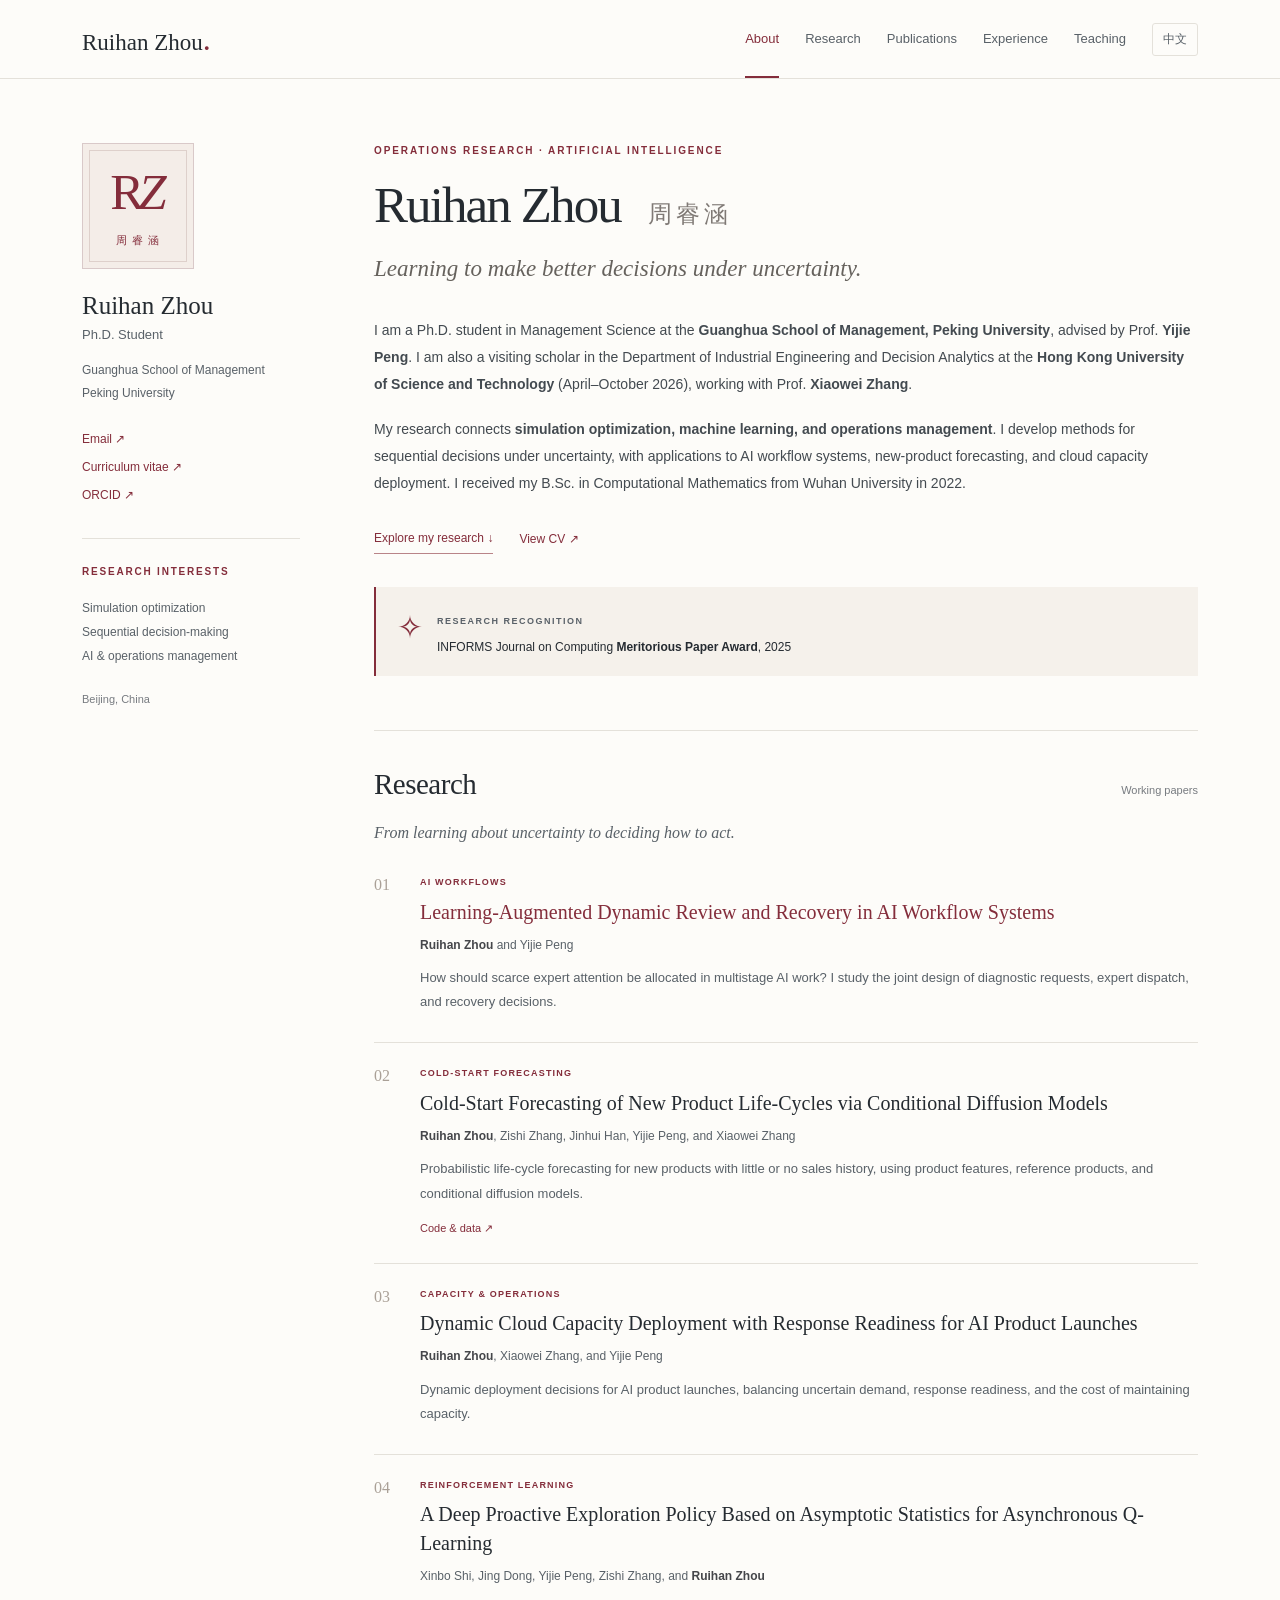
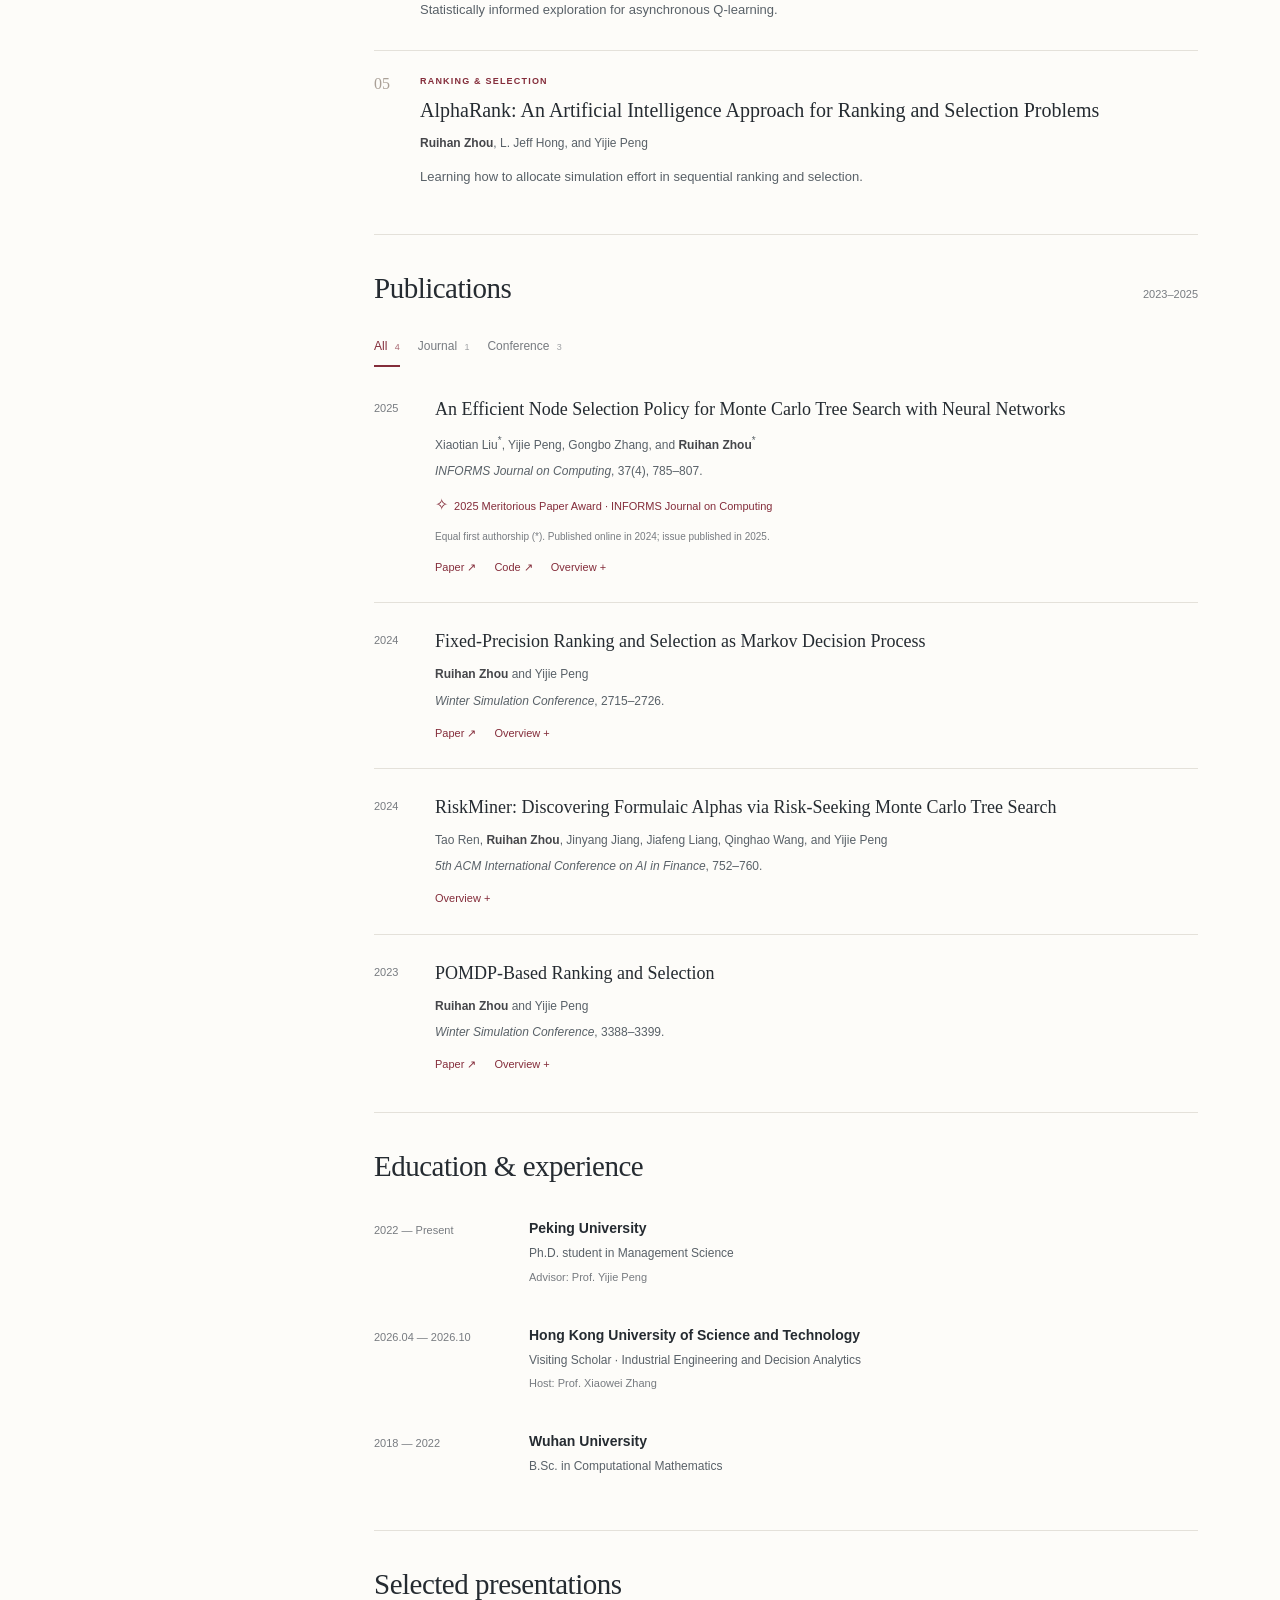
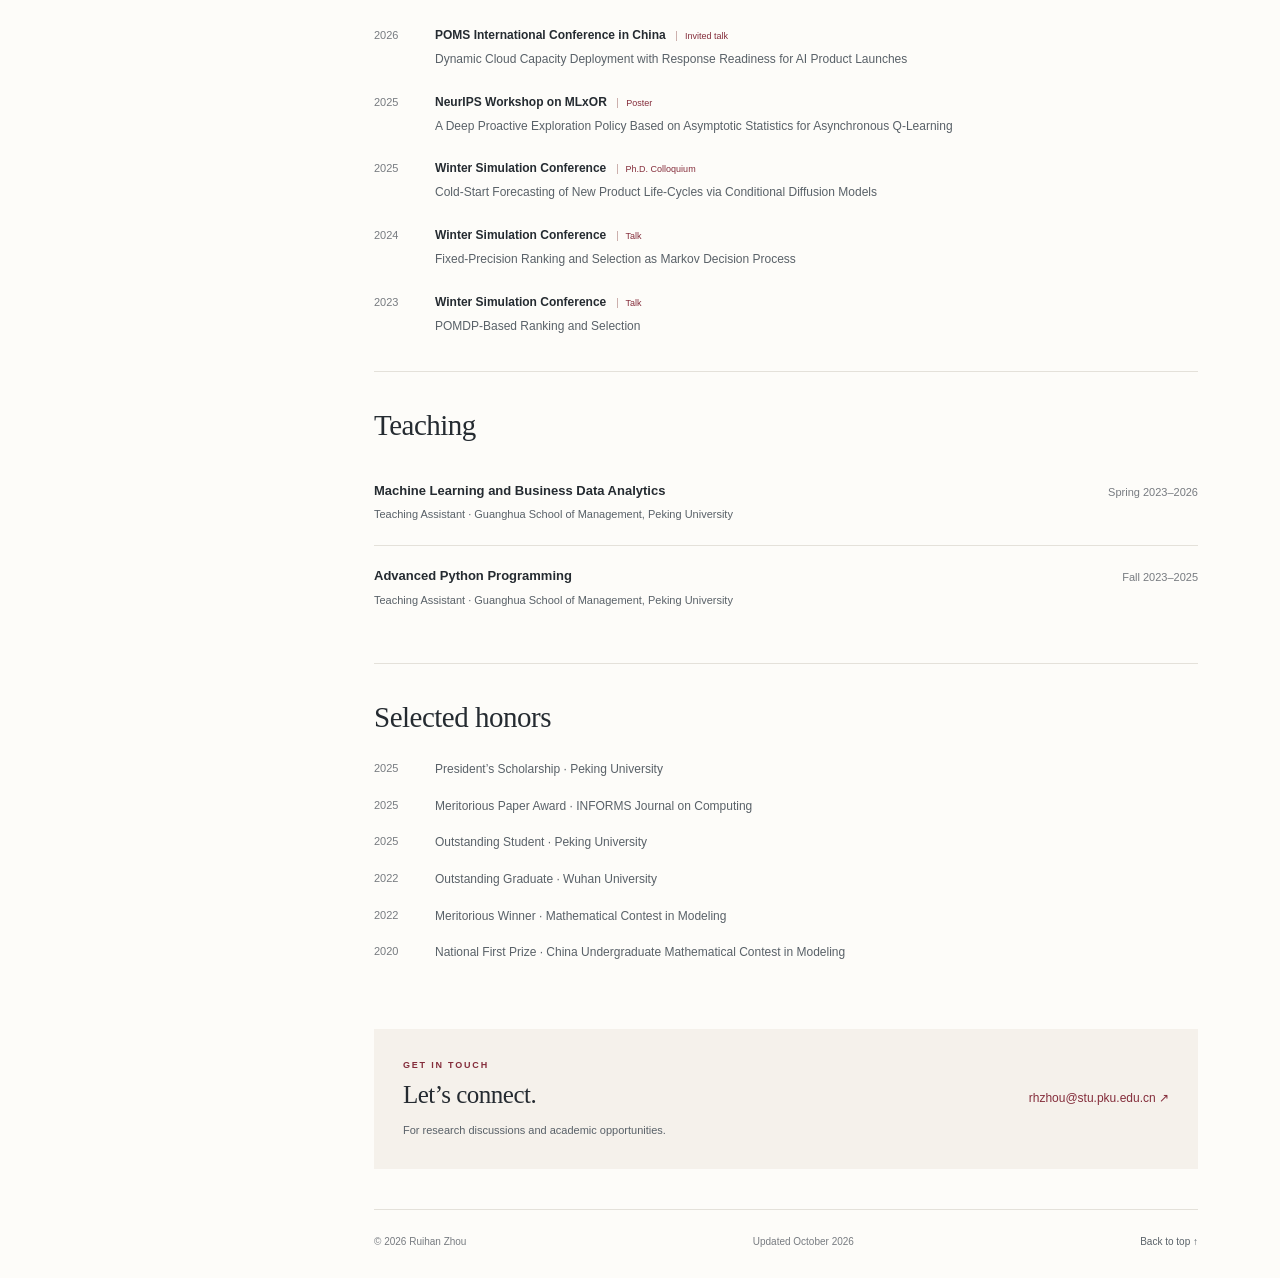
==== index.html @ e1b10d68 "Add personal homepage" ====
<!doctype html><html lang="en" data-language="en"><head><meta charset="UTF-8"><meta name="viewport" content="width=device-width, initial-scale=1">
<meta name="theme-color" content="#842d3b"><link rel="icon" href="assets/favicon.svg" type="image/svg+xml">
<link rel="stylesheet" href="styles.css"><script src="script.js" defer></script>
<title>Ruihan Zhou | Peking University</title>
<meta name="description" content="Ruihan Zhou (周睿涵), Ph.D. student at Peking University. Research in simulation optimization, sequential decision-making, and AI-enabled operations.">
<meta property="og:title" content="Ruihan Zhou · Academic Homepage"><meta property="og:description" content="Simulation optimization, sequential decision-making, and AI-enabled operations."><meta property="og:type" content="website">
</head><body>
<a class="skip-link" href="#main"><span class="" data-en>Skip to content</span><span class="" data-zh lang="zh-CN">跳转至正文</span></a>
<header class="site-header"><div class="header-inner"><a href="#about" class="wordmark" aria-label="Ruihan Zhou, home">Ruihan Zhou<span class="wordmark-dot">.</span></a>
<nav class="desktop-nav" aria-label="Main navigation"><a href="#about"><span class="" data-en>About</span><span class="" data-zh lang="zh-CN">关于我</span></a><a href="#research"><span class="" data-en>Research</span><span class="" data-zh lang="zh-CN">研究</span></a><a href="#publications"><span class="" data-en>Publications</span><span class="" data-zh lang="zh-CN">论文</span></a><a href="#experience"><span class="" data-en>Experience</span><span class="" data-zh lang="zh-CN">经历</span></a><a href="#teaching"><span class="" data-en>Teaching</span><span class="" data-zh lang="zh-CN">教学</span></a></nav><div class="header-controls"><button type="button" class="language-button" aria-label="Switch language / 切换语言">中文</button><button class="menu-button" aria-expanded="false" aria-controls="mobile-nav" type="button"><span class="" data-en>Menu</span><span class="" data-zh lang="zh-CN">菜单</span> <span aria-hidden="true">☰</span></button></div></div>
<nav id="mobile-nav" class="mobile-nav" aria-label="Mobile navigation" hidden><a href="#about"><span class="" data-en>About</span><span class="" data-zh lang="zh-CN">关于我</span></a><a href="#research"><span class="" data-en>Research</span><span class="" data-zh lang="zh-CN">研究</span></a><a href="#publications"><span class="" data-en>Publications</span><span class="" data-zh lang="zh-CN">论文</span></a><a href="#experience"><span class="" data-en>Experience</span><span class="" data-zh lang="zh-CN">经历</span></a><a href="#teaching"><span class="" data-en>Teaching</span><span class="" data-zh lang="zh-CN">教学</span></a><a href="cv.html">CV ↗</a></nav></header>
<div class="page-grid"><aside class="profile-sidebar"><div class="monogram" aria-hidden="true"><span>R<span class="mono-z">Z</span></span><small>周睿涵</small></div>
<p class="sidebar-name">Ruihan Zhou</p><p class="sidebar-role"><span class="" data-en>Ph.D. Student</span><span class="" data-zh lang="zh-CN">博士研究生</span></p><p class="sidebar-school"><span class="" data-en>Guanghua School of Management<br>Peking University</span><span class="" data-zh lang="zh-CN">北京大学<br>光华管理学院</span></p>
<div class="sidebar-links"><a href="mailto:rhzhou@stu.pku.edu.cn"><span class="" data-en>Email</span><span class="" data-zh lang="zh-CN">电子邮箱</span> <span aria-hidden="true">↗</span></a><a href="cv.html"><span class="" data-en>Curriculum vitae</span><span class="" data-zh lang="zh-CN">学术简历</span> <span aria-hidden="true">↗</span></a><a class="" href="https://orcid.org/0009-0001-1498-7702" target="_blank" rel="noopener noreferrer">ORCID<span aria-hidden="true"> ↗</span></a></div>
<div class="sidebar-topics"><p class="eyebrow"><span class="" data-en>RESEARCH INTERESTS</span><span class="" data-zh lang="zh-CN">研究方向</span></p><ul><li><span class="" data-en>Simulation optimization</span><span class="" data-zh lang="zh-CN">仿真优化</span></li><li><span class="" data-en>Sequential decision-making</span><span class="" data-zh lang="zh-CN">序贯决策</span></li><li><span class="" data-en>AI & operations management</span><span class="" data-zh lang="zh-CN">人工智能与运营管理</span></li></ul></div><p class="sidebar-location"><span class="" data-en>Beijing, China</span><span class="" data-zh lang="zh-CN">中国 · 北京</span></p></aside>
<main id="main">
<section id="about" class="about-section"><p class="eyebrow page-kicker"><span class="" data-en>OPERATIONS RESEARCH · ARTIFICIAL INTELLIGENCE</span><span class="" data-zh lang="zh-CN">运筹学 · 人工智能</span></p><h1>Ruihan Zhou <span lang="zh-CN">周睿涵</span></h1><p class="intro-line"><span class="" data-en>Learning to make better decisions under uncertainty.</span><span class="" data-zh lang="zh-CN">研究不确定性下的学习与决策。</span></p>
<div class="bio"><p><span class="" data-en>I am a Ph.D. student in Management Science at the <strong>Guanghua School of Management, Peking University</strong>, advised by Prof. <strong>Yijie Peng</strong>. I am also a visiting scholar in the Department of Industrial Engineering and Decision Analytics at the <strong>Hong Kong University of Science and Technology</strong> (April–October 2026), working with Prof. <strong>Xiaowei Zhang</strong>.</span><span class="" data-zh lang="zh-CN">我现为<strong>北京大学光华管理学院</strong>管理科学博士研究生，导师为<strong>彭一杰教授</strong>。2026 年 4 月至 10 月，我在<strong>香港科技大学工业工程与决策分析系</strong>访学，合作导师为<strong>张晓炜教授</strong>。</span></p>
<p><span class="" data-en>My research connects <strong>simulation optimization, machine learning, and operations management</strong>. I develop methods for sequential decisions under uncertainty, with applications to AI workflow systems, new-product forecasting, and cloud capacity deployment. I received my B.Sc. in Computational Mathematics from Wuhan University in 2022.</span><span class="" data-zh lang="zh-CN">我的研究连接<strong>仿真优化、机器学习与运营管理</strong>，围绕不确定性下的序贯决策展开，应用包括 AI 工作流、新产品预测与云容量部署。2022 年，我获得武汉大学计算数学学士学位。</span></p></div>
<div class="intro-actions"><a class="primary-link" href="#research"><span class="" data-en>Explore my research</span><span class="" data-zh lang="zh-CN">了解我的研究</span> <span aria-hidden="true">↓</span></a><a href="cv.html"><span class="" data-en>View CV</span><span class="" data-zh lang="zh-CN">查看学术简历</span> <span aria-hidden="true">↗</span></a></div>
<div class="recognition"><span class="recognition-mark" aria-hidden="true">✧</span><div><span class="eyebrow"><span class="" data-en>RESEARCH RECOGNITION</span><span class="" data-zh lang="zh-CN">研究荣誉</span></span><p><span class="" data-en>INFORMS Journal on Computing <strong>Meritorious Paper Award</strong>, 2025</span><span class="" data-zh lang="zh-CN">2025 年 INFORMS Journal on Computing <strong>优秀论文奖</strong></span></p></div></div></section>
<section id="research"><div class="section-heading"><h2><span class="" data-en>Research</span><span class="" data-zh lang="zh-CN">研究</span></h2><span class="section-meta"><span class="" data-en>Working papers</span><span class="" data-zh lang="zh-CN">工作论文</span></span></div><p class="section-intro"><span class="" data-en>From learning about uncertainty to deciding how to act.</span><span class="" data-zh lang="zh-CN">从认识不确定性，到作出行动决策。</span></p><div class="working-list"><article class="work-item featured">
      <div class="work-number" aria-hidden="true">01</div><div class="work-body">
      <div class="eyebrow"><span class="" data-en>AI WORKFLOWS</span><span class="" data-zh lang="zh-CN">AI 工作流</span></div><h3>Learning-Augmented Dynamic Review and Recovery in AI Workflow Systems</h3>
      <p class="authors"><strong>Ruihan Zhou</strong> and Yijie Peng</p><p class="research-description"><span class="" data-en>How should scarce expert attention be allocated in multistage AI work? I study the joint design of diagnostic requests, expert dispatch, and recovery decisions.</span><span class="" data-zh lang="zh-CN">当多阶段 AI 工作流中的专家资源有限时，如何协调诊断请求、专家调度与诊断后的恢复决策？</span></p></div></article><article class="work-item ">
      <div class="work-number" aria-hidden="true">02</div><div class="work-body">
      <div class="eyebrow"><span class="" data-en>COLD-START FORECASTING</span><span class="" data-zh lang="zh-CN">冷启动预测</span></div><h3>Cold-Start Forecasting of New Product Life-Cycles via Conditional Diffusion Models</h3>
      <p class="authors"><strong>Ruihan Zhou</strong>, Zishi Zhang, Jinhui Han, Yijie Peng, and Xiaowei Zhang</p><p class="research-description"><span class="" data-en>Probabilistic life-cycle forecasting for new products with little or no sales history, using product features, reference products, and conditional diffusion models.</span><span class="" data-zh lang="zh-CN">结合产品特征、参考产品与条件扩散模型，研究在缺少或没有销售历史时，如何预测新品生命周期及其不确定性。</span></p><a class="text-link" href="https://github.com/hannahrz/CDLF-code" target="_blank" rel="noopener noreferrer"><span class="" data-en>Code & data</span><span class="" data-zh lang="zh-CN">代码与数据</span><span aria-hidden="true"> ↗</span></a></div></article><article class="work-item ">
      <div class="work-number" aria-hidden="true">03</div><div class="work-body">
      <div class="eyebrow"><span class="" data-en>CAPACITY & OPERATIONS</span><span class="" data-zh lang="zh-CN">容量与运营决策</span></div><h3>Dynamic Cloud Capacity Deployment with Response Readiness for AI Product Launches</h3>
      <p class="authors"><strong>Ruihan Zhou</strong>, Xiaowei Zhang, and Yijie Peng</p><p class="research-description"><span class="" data-en>Dynamic deployment decisions for AI product launches, balancing uncertain demand, response readiness, and the cost of maintaining capacity.</span><span class="" data-zh lang="zh-CN">面向 AI 产品上线，研究需求不确定条件下的动态云容量部署，平衡响应就绪、容量持有与服务成本。</span></p></div></article><article class="work-item ">
      <div class="work-number" aria-hidden="true">04</div><div class="work-body">
      <div class="eyebrow"><span class="" data-en>REINFORCEMENT LEARNING</span><span class="" data-zh lang="zh-CN">强化学习</span></div><h3>A Deep Proactive Exploration Policy Based on Asymptotic Statistics for Asynchronous Q-Learning</h3>
      <p class="authors">Xinbo Shi, Jing Dong, Yijie Peng, Zishi Zhang, and <strong>Ruihan Zhou</strong></p><p class="research-description"><span class="" data-en>Statistically informed exploration for asynchronous Q-learning.</span><span class="" data-zh lang="zh-CN">利用渐近统计信息设计异步 Q-learning 的主动探索策略。</span></p></div></article><article class="work-item ">
      <div class="work-number" aria-hidden="true">05</div><div class="work-body">
      <div class="eyebrow"><span class="" data-en>RANKING & SELECTION</span><span class="" data-zh lang="zh-CN">排序与选择</span></div><h3>AlphaRank: An Artificial Intelligence Approach for Ranking and Selection Problems</h3>
      <p class="authors"><strong>Ruihan Zhou</strong>, L. Jeff Hong, and Yijie Peng</p><p class="research-description"><span class="" data-en>Learning how to allocate simulation effort in sequential ranking and selection.</span><span class="" data-zh lang="zh-CN">研究序贯排序选择中的学习方法与仿真预算分配。</span></p></div></article></div></section>
<section id="publications"><div class="section-heading"><h2><span class="" data-en>Publications</span><span class="" data-zh lang="zh-CN">发表论文</span></h2><span class="section-meta">2023–2025</span></div>
<div class="publication-filters" role="group" aria-label="Filter publications"><button data-filter="all" aria-pressed="true"><span class="" data-en>All</span><span class="" data-zh lang="zh-CN">全部</span> <small>4</small></button><button data-filter="journal" aria-pressed="false"><span class="" data-en>Journal</span><span class="" data-zh lang="zh-CN">期刊</span> <small>1</small></button><button data-filter="conference" aria-pressed="false"><span class="" data-en>Conference</span><span class="" data-zh lang="zh-CN">会议</span> <small>3</small></button></div>
<p class="sr-only" id="filter-status" aria-live="polite"></p><div class="publication-list"><article class="publication" data-category="journal"><div class="pub-year">2025</div><div>
      <h3>An Efficient Node Selection Policy for Monte Carlo Tree Search with Neural Networks</h3><p class="authors">Xiaotian Liu<sup>*</sup>, Yijie Peng, Gongbo Zhang, and <strong>Ruihan Zhou</strong><sup>*</sup></p><p class="venue"><em>INFORMS Journal on Computing</em>, 37(4), 785–807.</p><p class="award-line"><span aria-hidden="true">✧</span> <span class="" data-en>2025 Meritorious Paper Award · INFORMS Journal on Computing</span><span class="" data-zh lang="zh-CN">2025 年 INFORMS Journal on Computing 优秀论文奖</span></p><p class="paper-note" data-en>Equal first authorship (*). Published online in 2024; issue published in 2025.</p><p class="paper-note" data-zh lang="zh-CN">* 为共同第一作者。2024 年在线发表，2025 年正式刊载。</p>
      <div class="paper-actions"><a class="text-link" href="https://doi.org/10.1287/ijoc.2023.0307" target="_blank" rel="noopener noreferrer"><span class="" data-en>Paper</span><span class="" data-zh lang="zh-CN">论文</span><span aria-hidden="true"> ↗</span></a><a class="text-link" href="https://github.com/INFORMSJoC/2023.0307" target="_blank" rel="noopener noreferrer"><span class="" data-en>Code</span><span class="" data-zh lang="zh-CN">代码</span><span aria-hidden="true"> ↗</span></a><details><summary><span class="" data-en>Overview</span><span class="" data-zh lang="zh-CN">研究概述</span><span aria-hidden="true"> +</span></summary><p><span class="" data-en>We formulate node selection in neural-network-guided Monte Carlo tree search as a multistage ranking-and-selection problem and allocate search effort to improve the choice at the root.</span><span class="" data-zh lang="zh-CN">将神经网络引导的蒙特卡洛树搜索中的节点选择表述为多阶段排序选择问题，通过分配搜索预算改善根节点的决策。</span></p></details></div></div></article><article class="publication" data-category="conference"><div class="pub-year">2024</div><div>
      <h3>Fixed-Precision Ranking and Selection as Markov Decision Process</h3><p class="authors"><strong>Ruihan Zhou</strong> and Yijie Peng</p><p class="venue"><em>Winter Simulation Conference</em>, 2715–2726.</p>
      <div class="paper-actions"><a class="text-link" href="https://informs-sim.org/wsc24papers/con148.pdf" target="_blank" rel="noopener noreferrer"><span class="" data-en>Paper</span><span class="" data-zh lang="zh-CN">论文</span><span aria-hidden="true"> ↗</span></a><details><summary><span class="" data-en>Overview</span><span class="" data-zh lang="zh-CN">研究概述</span><span aria-hidden="true"> +</span></summary><p><span class="" data-en>A stochastic control formulation of fixed-precision ranking and selection, with learning-based sequential allocation.</span><span class="" data-zh lang="zh-CN">将固定精度排序选择建模为随机控制问题，研究基于学习的序贯分配。</span></p></details></div></div></article><article class="publication" data-category="conference"><div class="pub-year">2024</div><div>
      <h3>RiskMiner: Discovering Formulaic Alphas via Risk-Seeking Monte Carlo Tree Search</h3><p class="authors">Tao Ren, <strong>Ruihan Zhou</strong>, Jinyang Jiang, Jiafeng Liang, Qinghao Wang, and Yijie Peng</p><p class="venue"><em>5th ACM International Conference on AI in Finance</em>, 752–760.</p>
      <div class="paper-actions"><details><summary><span class="" data-en>Overview</span><span class="" data-zh lang="zh-CN">研究概述</span><span aria-hidden="true"> +</span></summary><p><span class="" data-en>Formulaic alpha discovery through risk-seeking Monte Carlo tree search.</span><span class="" data-zh lang="zh-CN">利用风险偏好型蒙特卡洛树搜索发现公式化 Alpha 因子。</span></p></details></div></div></article><article class="publication" data-category="conference"><div class="pub-year">2023</div><div>
      <h3>POMDP-Based Ranking and Selection</h3><p class="authors"><strong>Ruihan Zhou</strong> and Yijie Peng</p><p class="venue"><em>Winter Simulation Conference</em>, 3388–3399.</p>
      <div class="paper-actions"><a class="text-link" href="https://www.informs-sim.org/wsc23papers/285.pdf" target="_blank" rel="noopener noreferrer"><span class="" data-en>Paper</span><span class="" data-zh lang="zh-CN">论文</span><span aria-hidden="true"> ↗</span></a><details><summary><span class="" data-en>Overview</span><span class="" data-zh lang="zh-CN">研究概述</span><span aria-hidden="true"> +</span></summary><p><span class="" data-en>Ranking and selection viewed through a partially observable Markov decision process.</span><span class="" data-zh lang="zh-CN">从部分可观测马尔可夫决策过程的视角研究排序选择问题。</span></p></details></div></div></article></div></section>
<section id="experience"><div class="section-heading"><h2><span class="" data-en>Education & experience</span><span class="" data-zh lang="zh-CN">教育与研究经历</span></h2></div><div class="timeline"><div class="timeline-row"><div class="date">2022 — <span class="" data-en>Present</span><span class="" data-zh lang="zh-CN">至今</span></div><div><h3><span class="" data-en>Peking University</span><span class="" data-zh lang="zh-CN">北京大学</span></h3><p><span class="" data-en>Ph.D. student in Management Science</span><span class="" data-zh lang="zh-CN">管理科学博士研究生</span></p><p class="muted" data-en>Advisor: Prof. Yijie Peng</p><p class="muted" data-zh lang="zh-CN">导师：彭一杰教授</p></div></div><div class="timeline-row"><div class="date">2026.04 — 2026.10</div><div><h3><span class="" data-en>Hong Kong University of Science and Technology</span><span class="" data-zh lang="zh-CN">香港科技大学</span></h3><p><span class="" data-en>Visiting Scholar · Industrial Engineering and Decision Analytics</span><span class="" data-zh lang="zh-CN">访问学者 · 工业工程与决策分析系</span></p><p class="muted" data-en>Host: Prof. Xiaowei Zhang</p><p class="muted" data-zh lang="zh-CN">合作导师：张晓炜教授</p></div></div><div class="timeline-row"><div class="date">2018 — 2022</div><div><h3><span class="" data-en>Wuhan University</span><span class="" data-zh lang="zh-CN">武汉大学</span></h3><p><span class="" data-en>B.Sc. in Computational Mathematics</span><span class="" data-zh lang="zh-CN">计算数学学士</span></p></div></div></div></section>
<section id="talks"><div class="section-heading"><h2><span class="" data-en>Selected presentations</span><span class="" data-zh lang="zh-CN">部分学术报告</span></h2></div><ul class="talk-list"><li><span class="date">2026</span><div><h3><span class="" data-en>POMS International Conference in China</span><span class="" data-zh lang="zh-CN">POMS 中国国际会议</span> <span class="talk-type"><span class="" data-en>Invited talk</span><span class="" data-zh lang="zh-CN">特邀报告</span></span></h3><p>Dynamic Cloud Capacity Deployment with Response Readiness for AI Product Launches</p></div></li><li><span class="date">2025</span><div><h3><span class="" data-en>NeurIPS Workshop on MLxOR</span><span class="" data-zh lang="zh-CN">NeurIPS MLxOR 研讨会</span> <span class="talk-type"><span class="" data-en>Poster</span><span class="" data-zh lang="zh-CN">海报</span></span></h3><p>A Deep Proactive Exploration Policy Based on Asymptotic Statistics for Asynchronous Q-Learning</p></div></li><li><span class="date">2025</span><div><h3><span class="" data-en>Winter Simulation Conference</span><span class="" data-zh lang="zh-CN">冬季仿真会议</span> <span class="talk-type"><span class="" data-en>Ph.D. Colloquium</span><span class="" data-zh lang="zh-CN">博士生论坛</span></span></h3><p>Cold-Start Forecasting of New Product Life-Cycles via Conditional Diffusion Models</p></div></li><li><span class="date">2024</span><div><h3><span class="" data-en>Winter Simulation Conference</span><span class="" data-zh lang="zh-CN">冬季仿真会议</span> <span class="talk-type"><span class="" data-en>Talk</span><span class="" data-zh lang="zh-CN">报告</span></span></h3><p>Fixed-Precision Ranking and Selection as Markov Decision Process</p></div></li><li><span class="date">2023</span><div><h3><span class="" data-en>Winter Simulation Conference</span><span class="" data-zh lang="zh-CN">冬季仿真会议</span> <span class="talk-type"><span class="" data-en>Talk</span><span class="" data-zh lang="zh-CN">报告</span></span></h3><p>POMDP-Based Ranking and Selection</p></div></li></ul></section>
<section id="teaching"><div class="section-heading"><h2><span class="" data-en>Teaching</span><span class="" data-zh lang="zh-CN">教学经历</span></h2></div><div class="teaching-list"><div class="teaching-row"><div><h3><span class="" data-en>Machine Learning and Business Data Analytics</span><span class="" data-zh lang="zh-CN">机器学习与商业数据分析</span></h3><p><span class="" data-en>Teaching Assistant · Guanghua School of Management, Peking University</span><span class="" data-zh lang="zh-CN">课程助教 · 北京大学光华管理学院</span></p></div><div class="date"><span class="" data-en>Spring 2023–2026</span><span class="" data-zh lang="zh-CN">2023–2026 年春季</span></div></div>
<div class="teaching-row"><div><h3><span class="" data-en>Advanced Python Programming</span><span class="" data-zh lang="zh-CN">高级 Python 程序设计</span></h3><p><span class="" data-en>Teaching Assistant · Guanghua School of Management, Peking University</span><span class="" data-zh lang="zh-CN">课程助教 · 北京大学光华管理学院</span></p></div><div class="date"><span class="" data-en>Fall 2023–2025</span><span class="" data-zh lang="zh-CN">2023–2025 年秋季</span></div></div></div></section>
<section id="honors"><div class="section-heading"><h2><span class="" data-en>Selected honors</span><span class="" data-zh lang="zh-CN">部分奖励与荣誉</span></h2></div><ul class="honor-list"><li><span class="date">2025</span><span><span class="" data-en>President’s Scholarship · Peking University</span><span class="" data-zh lang="zh-CN">北京大学校长奖学金</span></span></li><li><span class="date">2025</span><span><span class="" data-en>Meritorious Paper Award · INFORMS Journal on Computing</span><span class="" data-zh lang="zh-CN">INFORMS Journal on Computing 优秀论文奖</span></span></li><li><span class="date">2025</span><span><span class="" data-en>Outstanding Student · Peking University</span><span class="" data-zh lang="zh-CN">北京大学三好学生</span></span></li><li><span class="date">2022</span><span><span class="" data-en>Outstanding Graduate · Wuhan University</span><span class="" data-zh lang="zh-CN">武汉大学优秀毕业生</span></span></li><li><span class="date">2022</span><span><span class="" data-en>Meritorious Winner · Mathematical Contest in Modeling</span><span class="" data-zh lang="zh-CN">美国大学生数学建模竞赛 M 奖</span></span></li><li><span class="date">2020</span><span><span class="" data-en>National First Prize · China Undergraduate Mathematical Contest in Modeling</span><span class="" data-zh lang="zh-CN">全国大学生数学建模竞赛国家一等奖</span></span></li></ul></section>
<section id="contact" class="contact-section"><div><p class="eyebrow"><span class="" data-en>GET IN TOUCH</span><span class="" data-zh lang="zh-CN">联系我</span></p><h2><span class="" data-en>Let’s connect.</span><span class="" data-zh lang="zh-CN">欢迎交流。</span></h2><p><span class="" data-en>For research discussions and academic opportunities.</span><span class="" data-zh lang="zh-CN">欢迎就研究合作与学术机会联系。</span></p></div><a href="mailto:rhzhou@stu.pku.edu.cn">rhzhou@stu.pku.edu.cn <span aria-hidden="true">↗</span></a></section>
<footer><span>© 2026 Ruihan Zhou</span><span><span class="" data-en>Updated October 2026</span><span class="" data-zh lang="zh-CN">更新于 2026 年 10 月</span></span><a href="#about"><span class="" data-en>Back to top</span><span class="" data-zh lang="zh-CN">返回顶部</span> ↑</a></footer>
</main></div></body></html>
---- styles.css ----
:root{--paper:#fdfcf9;--ink:#252b31;--secondary:#596168;--muted:#777b80;--accent:#842d3b;--line:#e4e1da;--soft:#f5f1eb;--serif:Georgia,'Times New Roman','Songti SC',SimSun,serif;--sans:-apple-system,BlinkMacSystemFont,'Segoe UI','PingFang SC','Microsoft YaHei',sans-serif}
*{box-sizing:border-box}html{scroll-behavior:smooth;scroll-padding-top:110px}body{margin:0;background:var(--paper);color:var(--ink);font:15px/1.75 var(--sans);-webkit-font-smoothing:antialiased}a{color:var(--accent);text-decoration:none;transition:color .15s}a:hover{text-decoration:underline;text-underline-offset:4px}button{font:inherit;cursor:pointer}button,a{-webkit-tap-highlight-color:transparent}a:focus-visible,button:focus-visible,summary:focus-visible{outline:2px solid var(--accent);outline-offset:5px}button{color:inherit}p{margin:0 0 16px}h1,h2,h3{margin:0;font-weight:500}strong{font-weight:600}h1,h2{font-family:var(--serif)}h3{line-height:1.5}[hidden]{display:none!important}html[data-language=en] [data-zh],html[data-language=zh] [data-en]{display:none!important}.sr-only{position:absolute;width:1px;height:1px;padding:0;overflow:hidden;clip:rect(0,0,0,0);white-space:nowrap;border:0}.skip-link{position:fixed;top:-80px;left:20px;z-index:100;background:var(--paper);padding:10px 16px}.skip-link:focus{top:10px}
.site-header{position:sticky;top:0;z-index:10;background:rgba(253,252,249,.97);border-bottom:1px solid var(--line)}.header-inner{height:78px;max-width:1200px;padding:0 42px;margin:auto;display:flex;align-items:center;justify-content:space-between;gap:26px}.wordmark{font:23px var(--serif);color:var(--ink);white-space:nowrap}.wordmark:hover{text-decoration:none}.wordmark-dot{color:var(--accent);font-size:32px}.desktop-nav{display:flex;align-items:center;gap:26px;margin-left:auto}.desktop-nav a{font-size:13px;color:var(--secondary);position:relative;line-height:78px}.desktop-nav a.active{color:var(--accent)}.desktop-nav a.active:after{content:'';position:absolute;bottom:0;height:2px;left:0;right:0;background:var(--accent)}.header-controls{display:flex;align-items:center;gap:18px}.language-button{font-size:12px;padding:5px 10px;background:transparent;border:1px solid var(--line);border-radius:3px;color:var(--secondary)}.language-button:hover{border-color:var(--accent);color:var(--accent)}.menu-button{display:none;background:none;border:0;font-size:13px}.mobile-nav{padding:12px 24px 20px;border-top:1px solid var(--line);display:grid;grid-template-columns:1fr 1fr;gap:10px}.mobile-nav a{padding:7px 0;color:var(--ink)}
.page-grid{max-width:1200px;padding:64px 42px 0;margin:auto;display:grid;grid-template-columns:218px minmax(0,1fr);gap:74px}.profile-sidebar{align-self:start;position:sticky;top:126px}.monogram{width:112px;height:126px;display:flex;flex-direction:column;justify-content:center;align-items:center;border:1px solid #d9c9c9;color:var(--accent);background:#f4ede8;position:relative;margin-bottom:23px}.monogram:after{content:'';position:absolute;inset:6px;border:1px solid #ded0cb}.monogram>span{font:51px var(--serif);letter-spacing:-6px;padding-right:5px;line-height:1.1}.mono-z{font-style:italic}.monogram small{font:11px var(--serif);letter-spacing:5px;margin-left:4px;margin-top:13px}.sidebar-name{font:25px var(--serif);margin-bottom:4px}.sidebar-role{font-size:13px;margin-bottom:12px;color:var(--secondary)}.sidebar-school{font-size:12px;line-height:1.9;color:var(--secondary)}.sidebar-links{display:flex;flex-direction:column;align-items:flex-start;gap:7px;margin:25px 0 32px;font-size:12px}.sidebar-links a>span:last-child{font-size:12px}.sidebar-topics{border-top:1px solid var(--line);padding-top:25px}.sidebar-topics ul{padding:0;list-style:none;font-size:12px;line-height:2;color:var(--secondary);margin:12px 0 22px}.sidebar-location{font-size:11px;color:var(--muted)}.eyebrow{font-size:10px;letter-spacing:1.8px;font-weight:600;color:var(--accent);line-height:1.6}.page-kicker{margin-bottom:16px;font-size:10px;letter-spacing:1.9px}h1{font-size:51px;line-height:1.2;letter-spacing:-1.9px}h1>span{font-size:24px;color:#7f7975;margin-left:16px;letter-spacing:4px;font-weight:400}.intro-line{font:italic 23px/1.5 var(--serif);color:#66625d;margin:16px 0 30px}.bio{font-size:14px;line-height:1.95;color:#434a50}.bio p{margin-bottom:17px}.intro-actions{display:flex;align-items:center;gap:26px;font-size:12px;margin:27px 0 33px}.primary-link{border-bottom:1px solid #b98488;padding:4px 0}.intro-actions a:hover{text-decoration:none;border-color:var(--accent)}.recognition{display:flex;gap:14px;padding:19px 21px;background:var(--soft);border-left:2px solid var(--accent)}.recognition-mark{font-size:31px;color:var(--accent);line-height:1.4}.recognition .eyebrow{font-size:9px;letter-spacing:1.5px;color:var(--secondary)}.recognition p{font-size:12px;margin:4px 0 0;line-height:1.7}.about-section{padding-bottom:54px}
main{min-width:0}main>section:not(.about-section):not(.contact-section){padding:35px 0 32px;border-top:1px solid var(--line)}.section-heading{display:flex;align-items:baseline;justify-content:space-between;gap:16px;margin-bottom:16px}h2{font-size:29px;line-height:1.3;letter-spacing:-.5px}.section-meta{font-size:11px;color:var(--muted);white-space:nowrap}.section-intro{font:italic 16px/1.6 var(--serif);color:var(--secondary);margin-bottom:26px}.work-item{display:grid;grid-template-columns:28px 1fr;gap:18px;padding:23px 0;border-bottom:1px solid var(--line)}.work-item:first-child{padding-top:4px}.work-item:last-child{border-bottom:0;padding-bottom:8px}.work-number{font:16px var(--serif);color:#aaa097;margin-top:1px}.work-body .eyebrow{font-size:9px;letter-spacing:1.2px;margin-bottom:8px}.work-item h3{font:20px/1.45 var(--serif);color:var(--ink);margin-bottom:8px}.work-item.featured h3{color:var(--accent)}.authors{font-size:12px;line-height:1.8;color:var(--secondary);margin:0 0 9px}.authors strong{color:#45464a;font-weight:600}.research-description{font-size:13px;line-height:1.85;color:var(--secondary);margin:10px 0 5px}.text-link{font-size:11px;white-space:nowrap}.work-body>.text-link{display:inline-block;margin-top:8px}.publication-filters{display:flex;gap:18px;margin:23px 0 4px}.publication-filters button{background:transparent;border:0;border-bottom:2px solid transparent;padding:5px 0 8px;font-size:12px;color:var(--muted)}.publication-filters button[aria-pressed=true]{color:var(--accent);border-color:var(--accent)}.publication-filters small{font-size:9px;margin-left:4px;opacity:.7}.publication{display:grid;grid-template-columns:40px 1fr;gap:21px;padding:25px 0;border-bottom:1px solid var(--line)}.publication:last-child{border:0;padding-bottom:5px}.pub-year{font-size:11px;color:var(--muted);padding-top:3px;font-variant-numeric:tabular-nums}.publication h3{font:18px/1.5 var(--serif);margin-bottom:9px}.publication .authors{margin-bottom:5px}.venue{font-size:12px;color:var(--secondary);margin-bottom:7px}.award-line{font-size:11px;color:var(--accent);margin:9px 0}.award-line>span:first-child{font-size:16px;margin-right:3px}.paper-note{font-size:10px;color:var(--muted);margin:5px 0}.paper-actions{display:flex;flex-wrap:wrap;column-gap:18px;align-items:baseline;margin-top:12px}.paper-actions details{display:contents}.paper-actions details summary{cursor:pointer;color:var(--accent);font-size:11px;list-style:none}.paper-actions details summary::-webkit-details-marker{display:none}.paper-actions details[open] summary>span:last-child{display:none}.paper-actions details[open] summary:after{content:' −'}.paper-actions details p{flex-basis:100%;background:var(--soft);padding:14px 17px;font-size:12px;line-height:1.85;margin:13px 0 0;color:var(--secondary)}
.timeline-row{display:grid;grid-template-columns:130px 1fr;gap:25px;padding:17px 0}.date{font-size:11px;color:var(--muted);font-variant-numeric:tabular-nums;line-height:1.8}.timeline-row .date{padding-top:3px}.timeline-row h3{font-size:14px;font-weight:600;margin-bottom:4px}.timeline-row p{font-size:12px;color:var(--secondary);margin:3px 0;line-height:1.8}.timeline-row p.muted{font-size:11px;color:var(--muted)}.talk-list,.honor-list{list-style:none;padding:0;margin:23px 0 0}.talk-list>li{display:grid;grid-template-columns:40px 1fr;gap:21px;padding:0 0 22px}.talk-list>li:last-child{padding-bottom:2px}.talk-list h3{font-size:12px;font-weight:600}.talk-type{font-weight:400;font-size:9px;white-space:nowrap;color:var(--accent);border-left:1px solid #ccb0ad;margin-left:7px;padding-left:8px}.talk-list p{font-size:12px;line-height:1.8;color:var(--secondary);margin:5px 0 0}.teaching-row{display:flex;gap:22px;justify-content:space-between;padding:20px 0;border-bottom:1px solid var(--line)}.teaching-row:last-child{border:0}.teaching-row h3{font-size:13px;font-weight:600;margin-bottom:5px}.teaching-row p{font-size:11px;color:var(--secondary);margin:0;line-height:1.8}.teaching-row>.date{flex-shrink:0;padding-top:2px}.honor-list>li{display:grid;grid-template-columns:40px 1fr;gap:21px;font-size:12px;color:var(--secondary);margin-bottom:15px;line-height:1.8}.contact-section{display:flex;align-items:center;justify-content:space-between;gap:25px;background:var(--soft);padding:29px;margin:18px 0 40px}.contact-section .eyebrow{font-size:9px;margin-bottom:7px}.contact-section h2{font-size:25px}.contact-section p:not(.eyebrow){font-size:11px;color:var(--secondary);margin:9px 0 0}.contact-section>a{font-size:12px;white-space:nowrap}footer{border-top:1px solid var(--line);padding:23px 0 28px;display:flex;gap:18px;justify-content:space-between;font-size:10px;color:var(--muted)}footer a{color:var(--secondary)}
.cv-page{background:#f3f1ed}.cv-toolbar{max-width:940px;margin:24px auto;display:flex;align-items:center;justify-content:space-between;font-size:13px;padding:0 10px}.cv-toolbar>div{display:flex;gap:12px}.print-button{font-size:12px;border:1px solid var(--accent);background:var(--accent);color:#fff;padding:6px 13px;border-radius:3px}.cv-document{max-width:940px;margin:24px auto 50px;background:var(--paper);padding:55px 65px;box-shadow:0 3px 25px #33220b09}.cv-heading{display:flex;justify-content:space-between;gap:20px;align-items:center;border-bottom:2px solid var(--accent);padding-bottom:22px;margin-bottom:24px}.cv-heading h1{font-size:36px}.cv-heading h1>span{font-size:19px;letter-spacing:2px;margin-left:10px}.cv-heading p{font-size:12px;margin:10px 0 0}.cv-heading>a{font-size:12px}.cv-document>p{font-size:12px}.cv-document>section{padding:25px 0!important}.cv-document h2{font-size:23px;margin-bottom:14px}.cv-document .work-item h3{font-size:17px}.cv-document .research-description{display:none}.cv-document .work-item{padding:17px 0}.cv-document .publication h3{font-size:17px}.cv-document .recognition{display:none}
@media(min-width:1450px){.page-grid{gap:88px;grid-template-columns:218px minmax(0,1fr)}}
@media(max-width:1000px){.header-inner{padding:0 28px;gap:20px}.desktop-nav{gap:19px}.page-grid{grid-template-columns:178px minmax(0,1fr);gap:42px;padding:48px 28px 0}.profile-sidebar{top:115px}h1{font-size:44px}h1>span{font-size:21px;margin-left:10px}.contact-section{display:block}.contact-section>a{display:inline-block;margin-top:18px}.sidebar-school{font-size:11px}.timeline-row{grid-template-columns:112px 1fr;gap:17px}.cv-document{margin:20px;padding:40px}}
@media(max-width:760px){html{scroll-padding-top:85px}.header-inner{height:65px;padding:0 22px}.wordmark{font-size:22px}.desktop-nav{display:none}.menu-button{display:block}.header-controls{gap:16px}.page-grid{display:block;padding:34px 23px 0}.profile-sidebar{display:none}.page-kicker{font-size:9px;letter-spacing:1.35px;margin-bottom:17px}h1{font-size:43px;letter-spacing:-1.5px}h1>span{display:inline-block;font-size:21px;margin-left:10px;letter-spacing:3px}.intro-line{font-size:20px;margin:15px 0 25px}.bio{font-size:13px;line-height:1.95}.intro-actions{margin:24px 0 29px}.recognition{padding:16px;gap:11px}.recognition p{font-size:11px}.about-section{padding-bottom:38px}h2{font-size:27px}.section-heading{gap:10px}.section-meta{font-size:10px}main>section:not(.about-section):not(.contact-section){padding:29px 0}.section-intro{font-size:15px;margin-bottom:19px}.work-item{gap:12px;grid-template-columns:23px 1fr;padding:22px 0}.work-item h3{font-size:19px}.work-number{font-size:14px}.authors{font-size:11px}.research-description{font-size:12px}.publication{grid-template-columns:31px 1fr;gap:14px}.publication h3{font-size:18px}.pub-year{font-size:10px}.venue{font-size:11px}.award-line{font-size:10px}.timeline-row{grid-template-columns:100px 1fr;gap:15px;padding:16px 0}.timeline-row h3{font-size:13px}.timeline-row p{font-size:11px}.date{font-size:10px}.talk-list>li{grid-template-columns:31px 1fr;gap:14px}.talk-type{display:block;border:0;padding:0;margin:4px 0 0}.talk-list p{font-size:11px}.teaching-row{display:block}.teaching-row>.date{margin-top:10px}.honor-list>li{font-size:11px;grid-template-columns:31px 1fr;gap:14px}.contact-section{padding:25px;margin-bottom:30px}footer{font-size:9px;gap:12px;flex-wrap:wrap}.cv-toolbar{margin:16px 13px}.cv-document{margin:16px 12px;padding:28px 20px}.cv-heading{display:block}.cv-heading h1{font-size:32px}.cv-heading>a{display:block;margin-top:10px}.cv-document .timeline-row{grid-template-columns:95px 1fr;gap:10px}}
@media(prefers-reduced-motion:reduce){html{scroll-behavior:auto}*{transition:none!important}}
@media print{@page{size:A4;margin:16mm}.site-header,.profile-sidebar,.cv-toolbar,.intro-actions,.publication-filters,.paper-actions,.contact-section,footer a{display:none!important}body,.cv-page{background:white;color:#111;font-size:10pt}.cv-document,.page-grid{display:block;margin:0;padding:0;max-width:none;box-shadow:none}.cv-document h1{font-size:25pt}.cv-document h2{font-size:16pt}.cv-document>section{padding:12px 0!important}.publication,.work-item,.timeline-row,.talk-list li,.teaching-row,.honor-list li{break-inside:avoid}.publication{padding:12px 0}.work-item{padding:10px 0}.cv-document .publication h3,.cv-document .work-item h3{font-size:11pt}.authors,.venue,.timeline-row p,.honor-list>li,.teaching-row p,.talk-list p{font-size:9pt}a{color:inherit}h2{break-after:avoid}html{scroll-padding:0}.cv-document .research-description{display:none}footer{padding:10px 0}.recognition{background:none}}
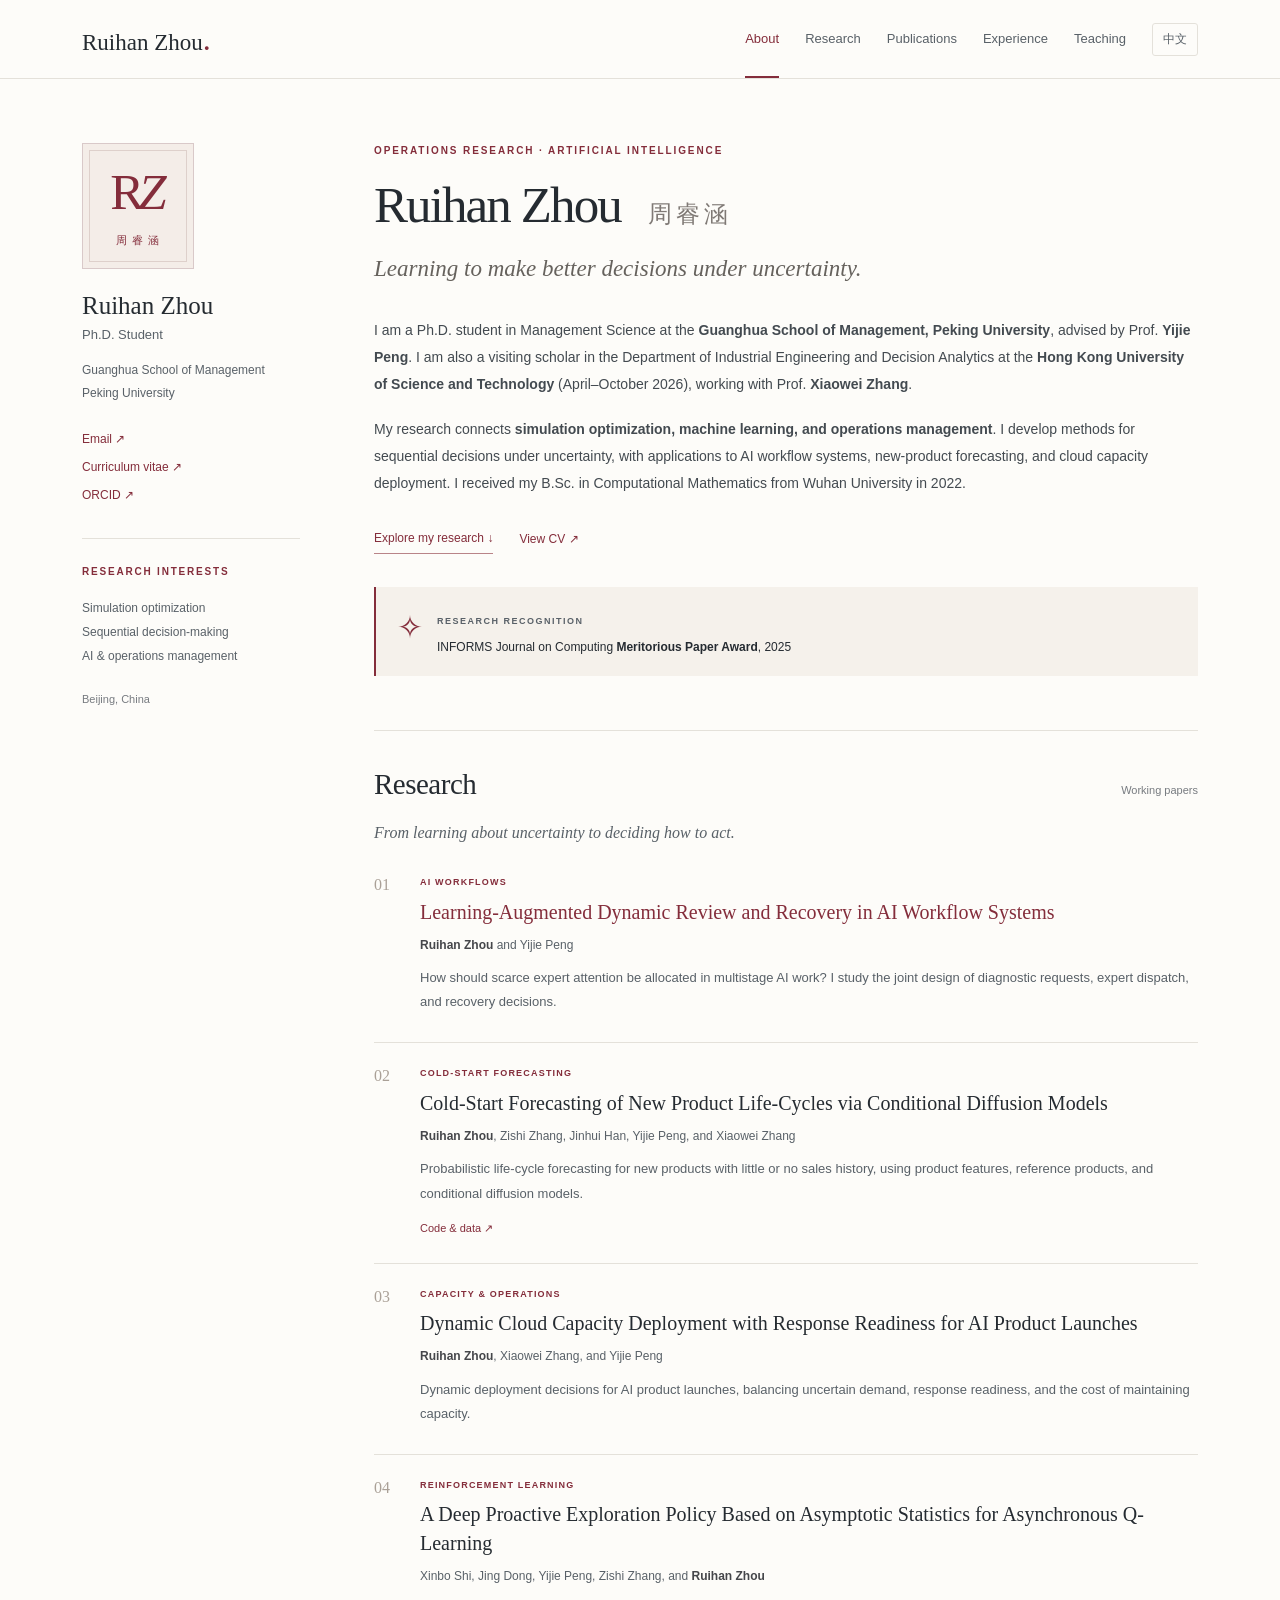
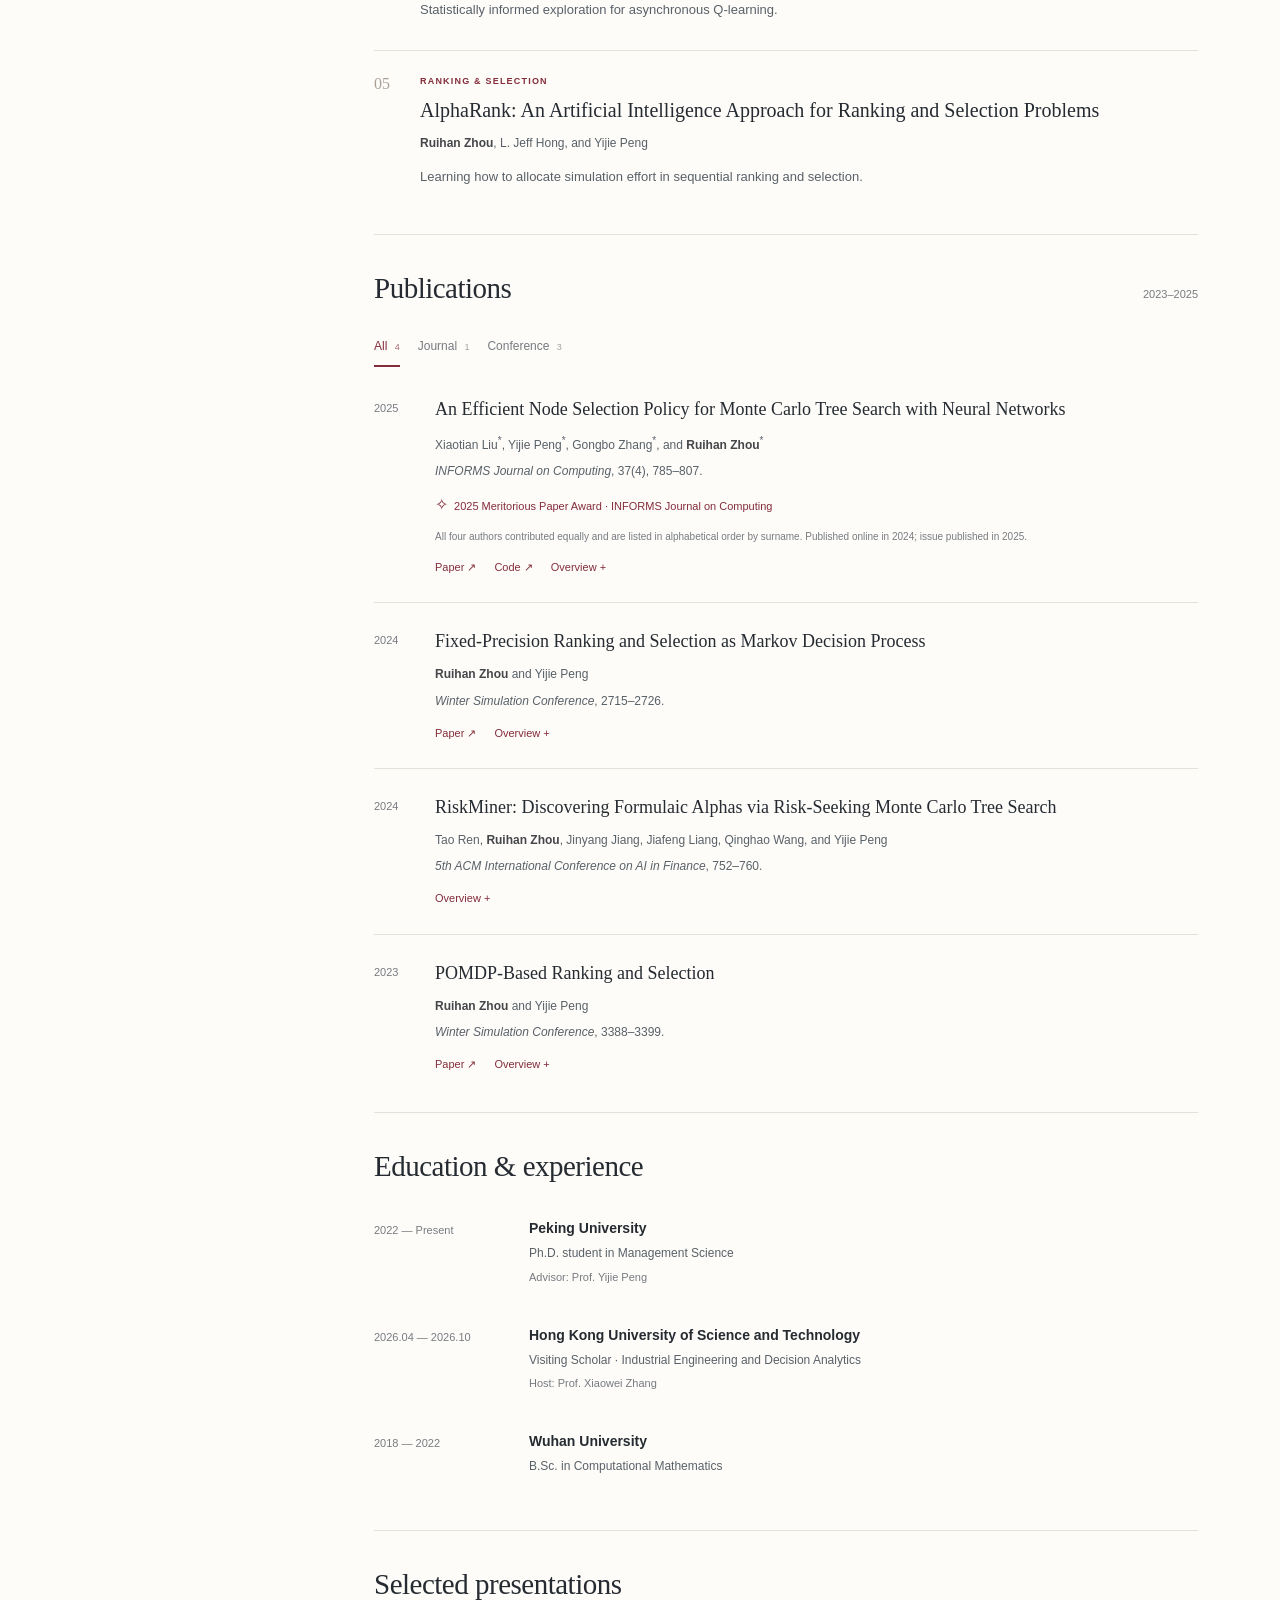
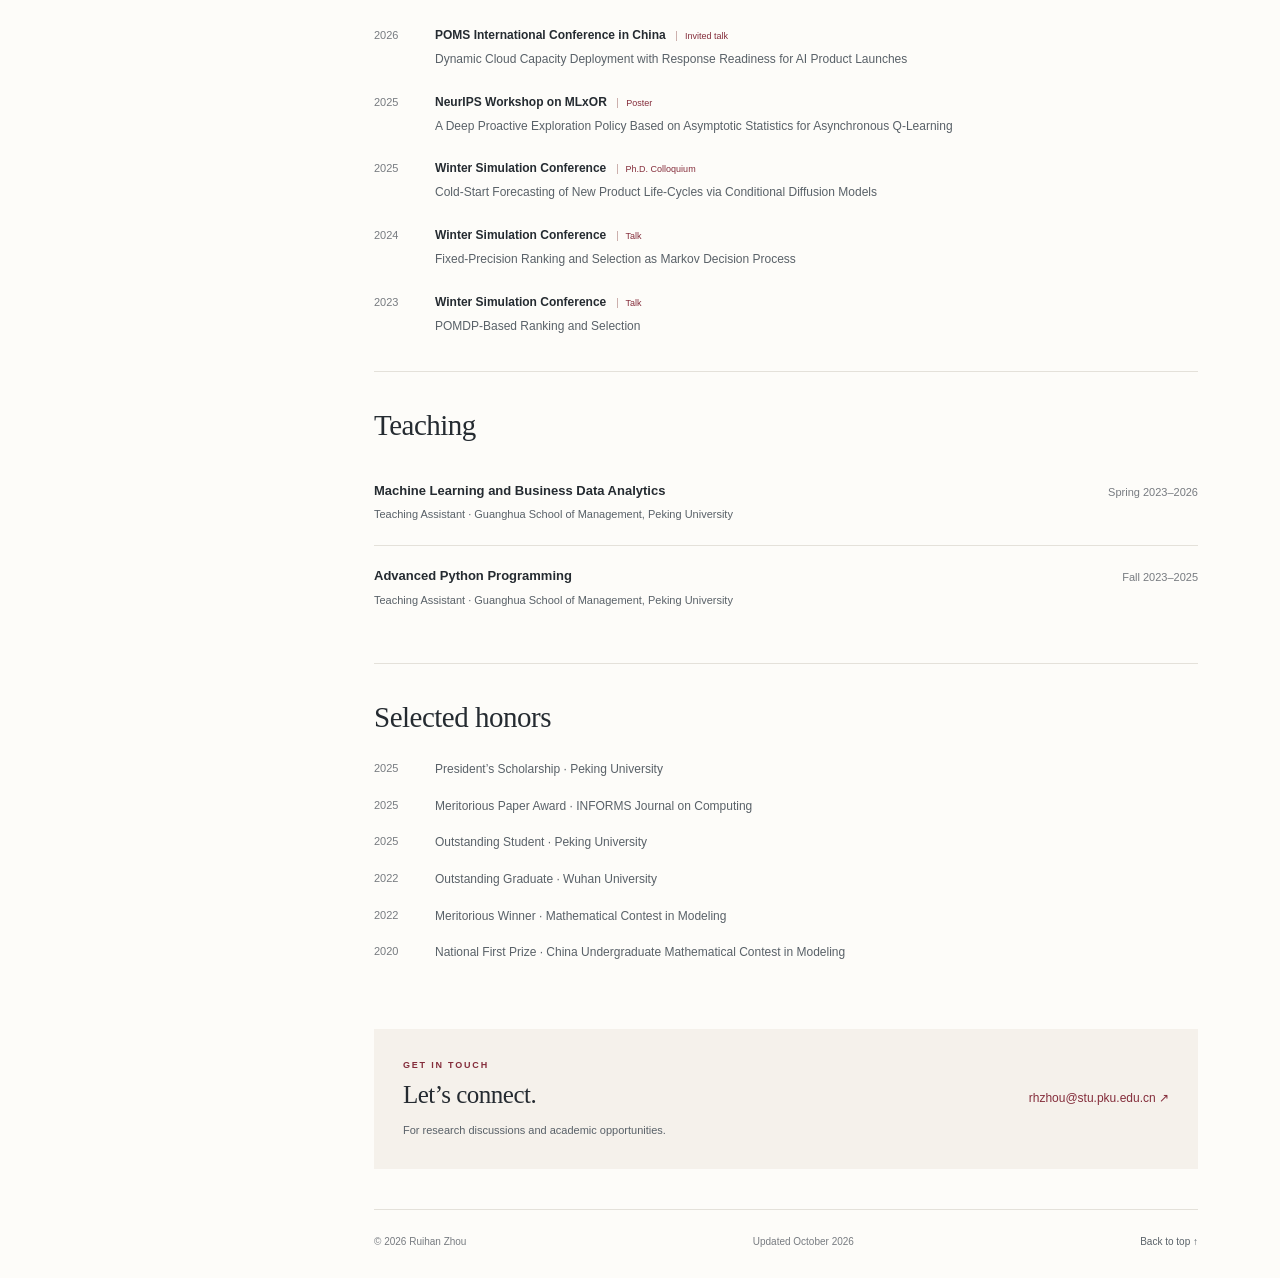
==== commit 4b38ccc0: "Add files via upload" ====
--- a/index.html
+++ b/index.html
@@ -38,7 +38,7 @@
 <section id="publications"><div class="section-heading"><h2><span class="" data-en>Publications</span><span class="" data-zh lang="zh-CN">发表论文</span></h2><span class="section-meta">2023–2025</span></div>
 <div class="publication-filters" role="group" aria-label="Filter publications"><button data-filter="all" aria-pressed="true"><span class="" data-en>All</span><span class="" data-zh lang="zh-CN">全部</span> <small>4</small></button><button data-filter="journal" aria-pressed="false"><span class="" data-en>Journal</span><span class="" data-zh lang="zh-CN">期刊</span> <small>1</small></button><button data-filter="conference" aria-pressed="false"><span class="" data-en>Conference</span><span class="" data-zh lang="zh-CN">会议</span> <small>3</small></button></div>
 <p class="sr-only" id="filter-status" aria-live="polite"></p><div class="publication-list"><article class="publication" data-category="journal"><div class="pub-year">2025</div><div>
-      <h3>An Efficient Node Selection Policy for Monte Carlo Tree Search with Neural Networks</h3><p class="authors">Xiaotian Liu<sup>*</sup>, Yijie Peng, Gongbo Zhang, and <strong>Ruihan Zhou</strong><sup>*</sup></p><p class="venue"><em>INFORMS Journal on Computing</em>, 37(4), 785–807.</p><p class="award-line"><span aria-hidden="true">✧</span> <span class="" data-en>2025 Meritorious Paper Award · INFORMS Journal on Computing</span><span class="" data-zh lang="zh-CN">2025 年 INFORMS Journal on Computing 优秀论文奖</span></p><p class="paper-note" data-en>Equal first authorship (*). Published online in 2024; issue published in 2025.</p><p class="paper-note" data-zh lang="zh-CN">* 为共同第一作者。2024 年在线发表，2025 年正式刊载。</p>
+      <h3>An Efficient Node Selection Policy for Monte Carlo Tree Search with Neural Networks</h3><p class="authors">Xiaotian Liu<sup>*</sup>, Yijie Peng<sup>*</sup>, Gongbo Zhang<sup>*</sup>, and <strong>Ruihan Zhou</strong><sup>*</sup></p><p class="venue"><em>INFORMS Journal on Computing</em>, 37(4), 785–807.</p><p class="award-line"><span aria-hidden="true">✧</span> <span class="" data-en>2025 Meritorious Paper Award · INFORMS Journal on Computing</span><span class="" data-zh lang="zh-CN">2025 年 INFORMS Journal on Computing 优秀论文奖</span></p><p class="paper-note" data-en>All four authors contributed equally and are listed in alphabetical order by surname. Published online in 2024; issue published in 2025.</p><p class="paper-note" data-zh lang="zh-CN">四位作者贡献相同，按姓氏字母顺序排列，均为共同第一作者。2024 年在线发表，2025 年正式刊载。</p>
       <div class="paper-actions"><a class="text-link" href="https://doi.org/10.1287/ijoc.2023.0307" target="_blank" rel="noopener noreferrer"><span class="" data-en>Paper</span><span class="" data-zh lang="zh-CN">论文</span><span aria-hidden="true"> ↗</span></a><a class="text-link" href="https://github.com/INFORMSJoC/2023.0307" target="_blank" rel="noopener noreferrer"><span class="" data-en>Code</span><span class="" data-zh lang="zh-CN">代码</span><span aria-hidden="true"> ↗</span></a><details><summary><span class="" data-en>Overview</span><span class="" data-zh lang="zh-CN">研究概述</span><span aria-hidden="true"> +</span></summary><p><span class="" data-en>We formulate node selection in neural-network-guided Monte Carlo tree search as a multistage ranking-and-selection problem and allocate search effort to improve the choice at the root.</span><span class="" data-zh lang="zh-CN">将神经网络引导的蒙特卡洛树搜索中的节点选择表述为多阶段排序选择问题，通过分配搜索预算改善根节点的决策。</span></p></details></div></div></article><article class="publication" data-category="conference"><div class="pub-year">2024</div><div>
       <h3>Fixed-Precision Ranking and Selection as Markov Decision Process</h3><p class="authors"><strong>Ruihan Zhou</strong> and Yijie Peng</p><p class="venue"><em>Winter Simulation Conference</em>, 2715–2726.</p>
       <div class="paper-actions"><a class="text-link" href="https://informs-sim.org/wsc24papers/con148.pdf" target="_blank" rel="noopener noreferrer"><span class="" data-en>Paper</span><span class="" data-zh lang="zh-CN">论文</span><span aria-hidden="true"> ↗</span></a><details><summary><span class="" data-en>Overview</span><span class="" data-zh lang="zh-CN">研究概述</span><span aria-hidden="true"> +</span></summary><p><span class="" data-en>A stochastic control formulation of fixed-precision ranking and selection, with learning-based sequential allocation.</span><span class="" data-zh lang="zh-CN">将固定精度排序选择建模为随机控制问题，研究基于学习的序贯分配。</span></p></details></div></div></article><article class="publication" data-category="conference"><div class="pub-year">2024</div><div>
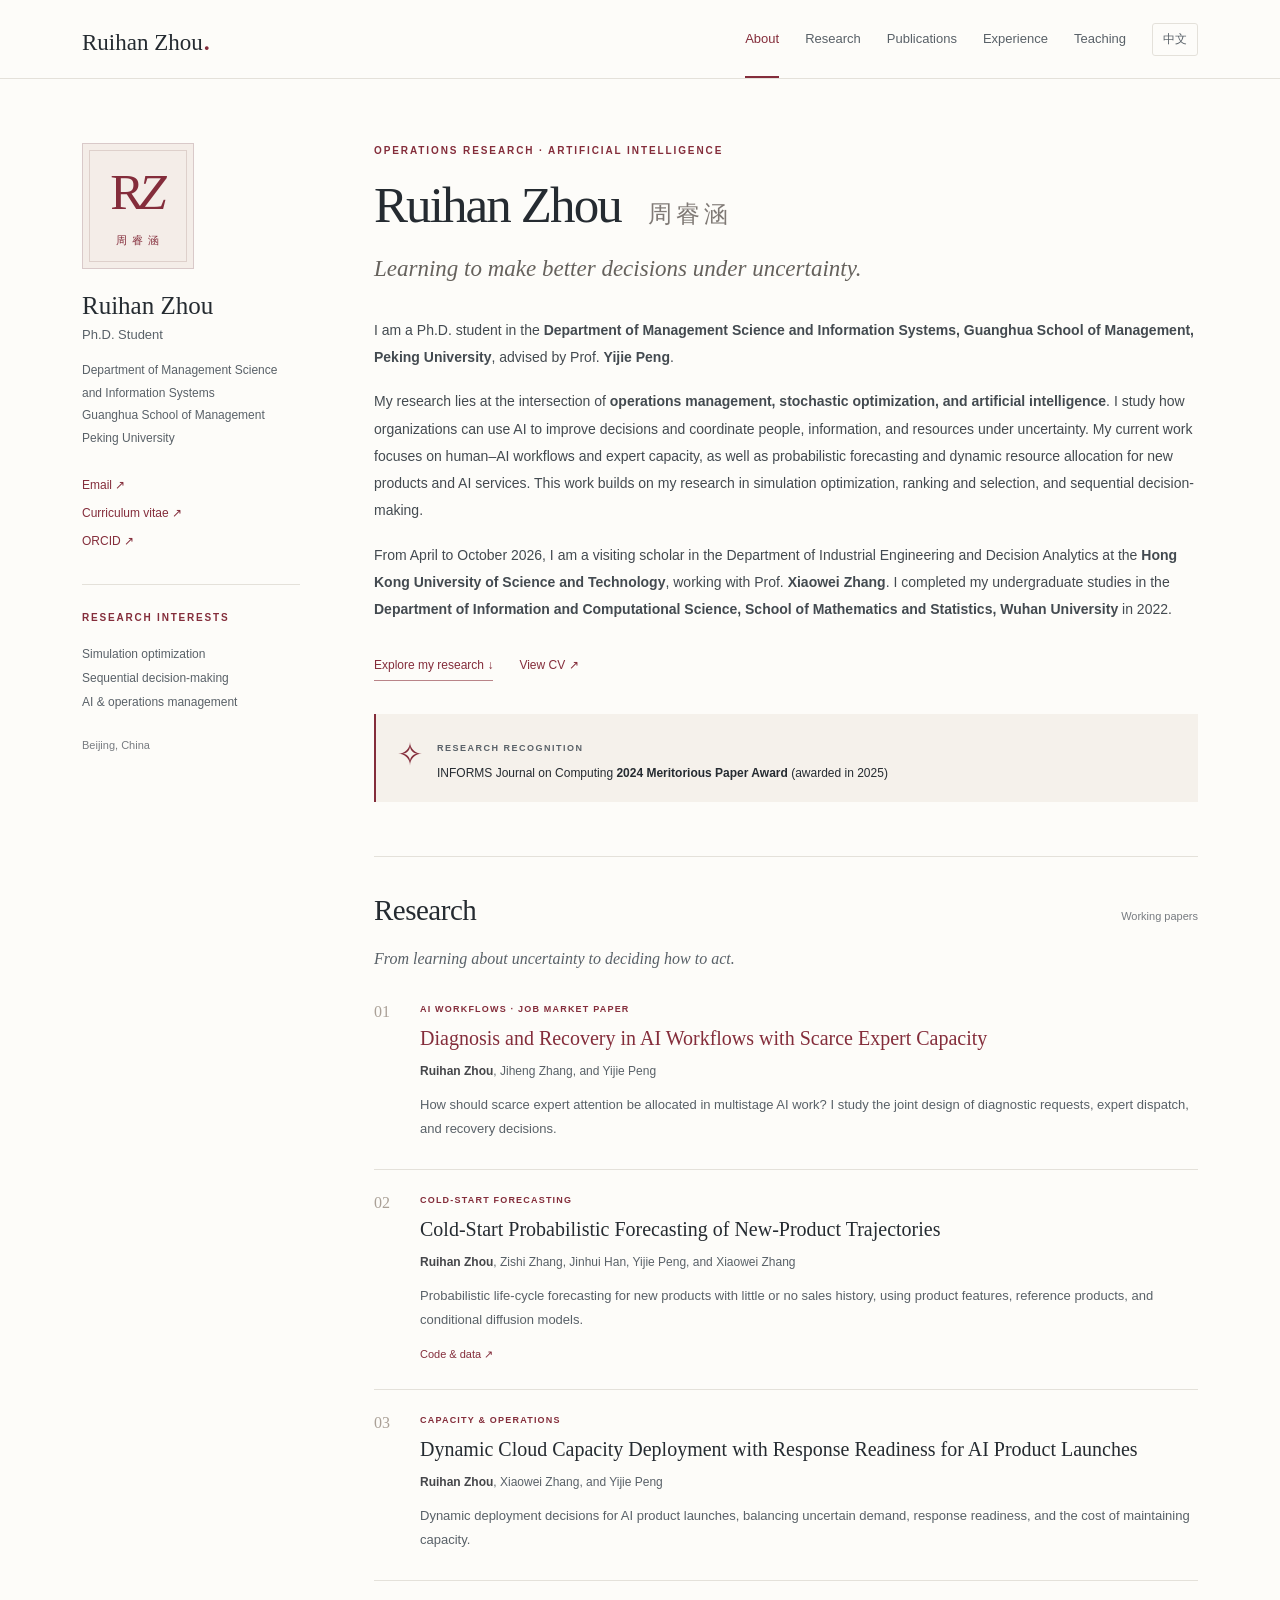
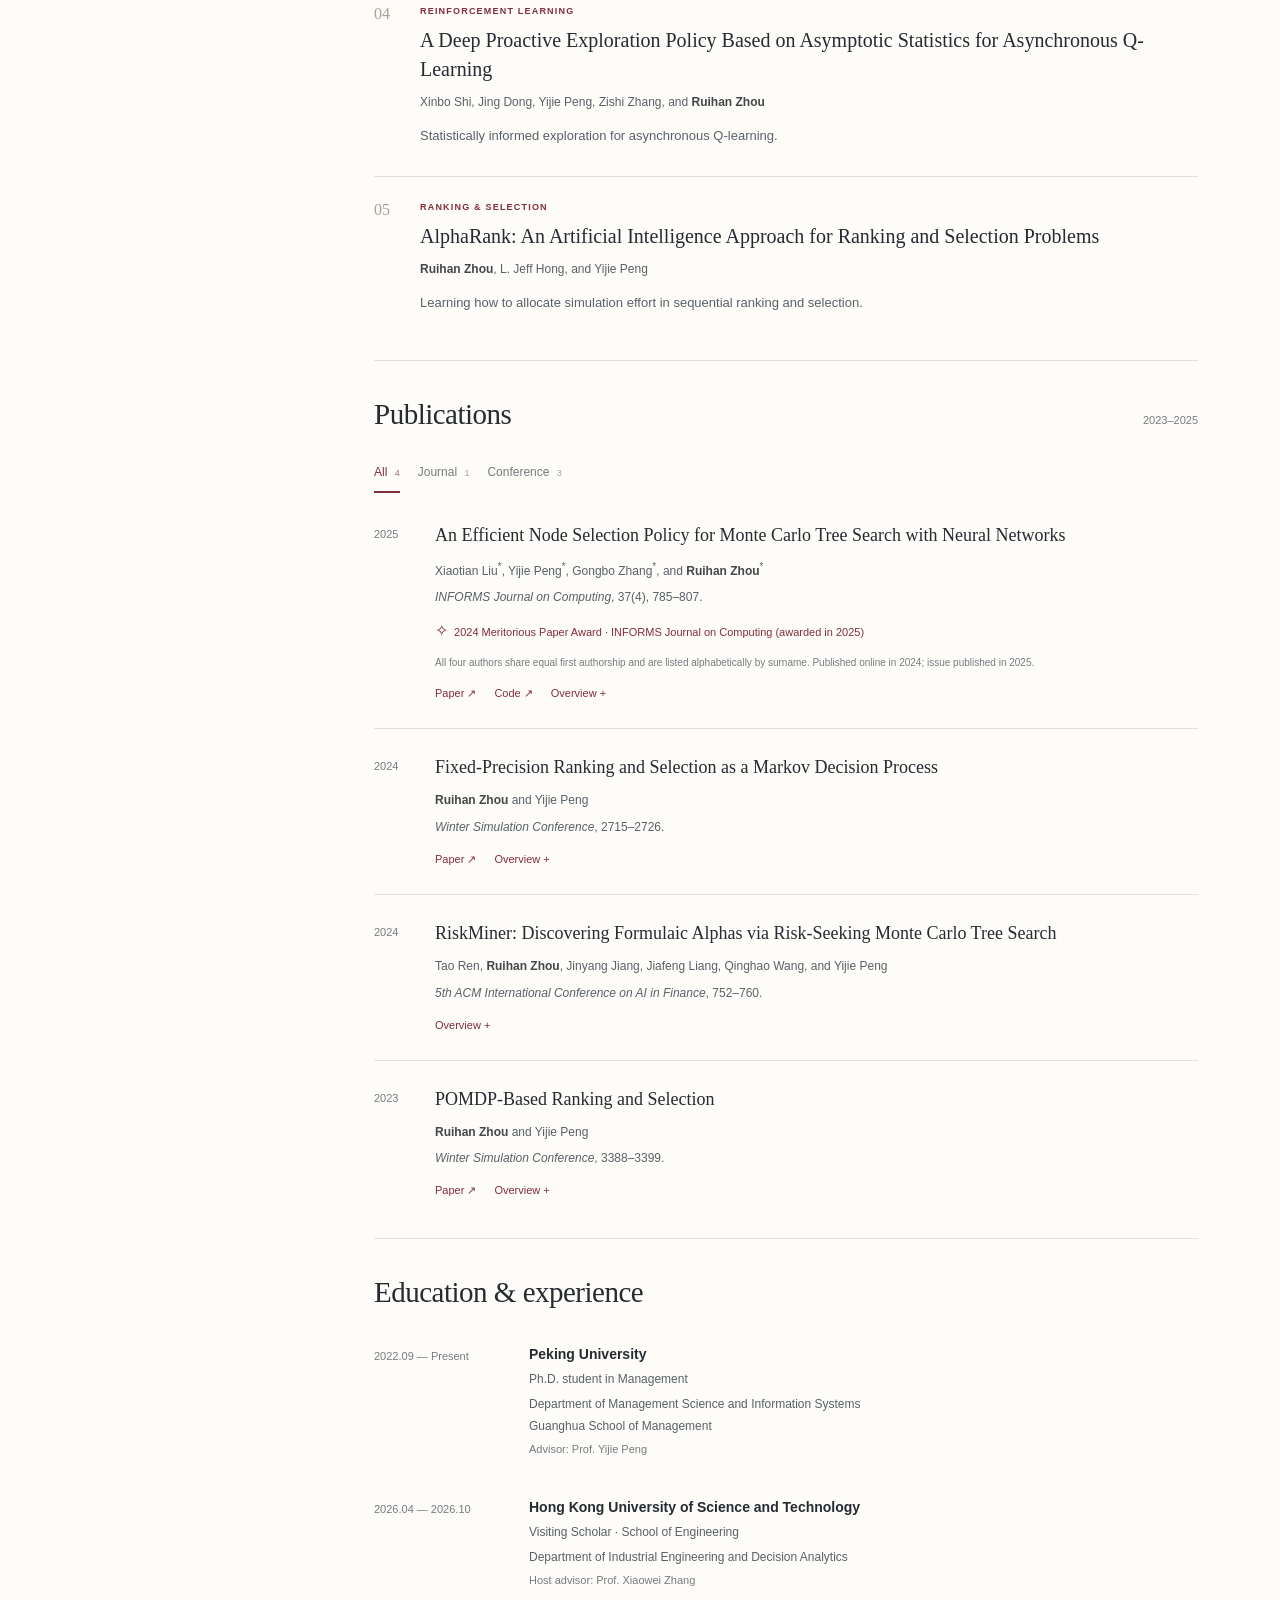
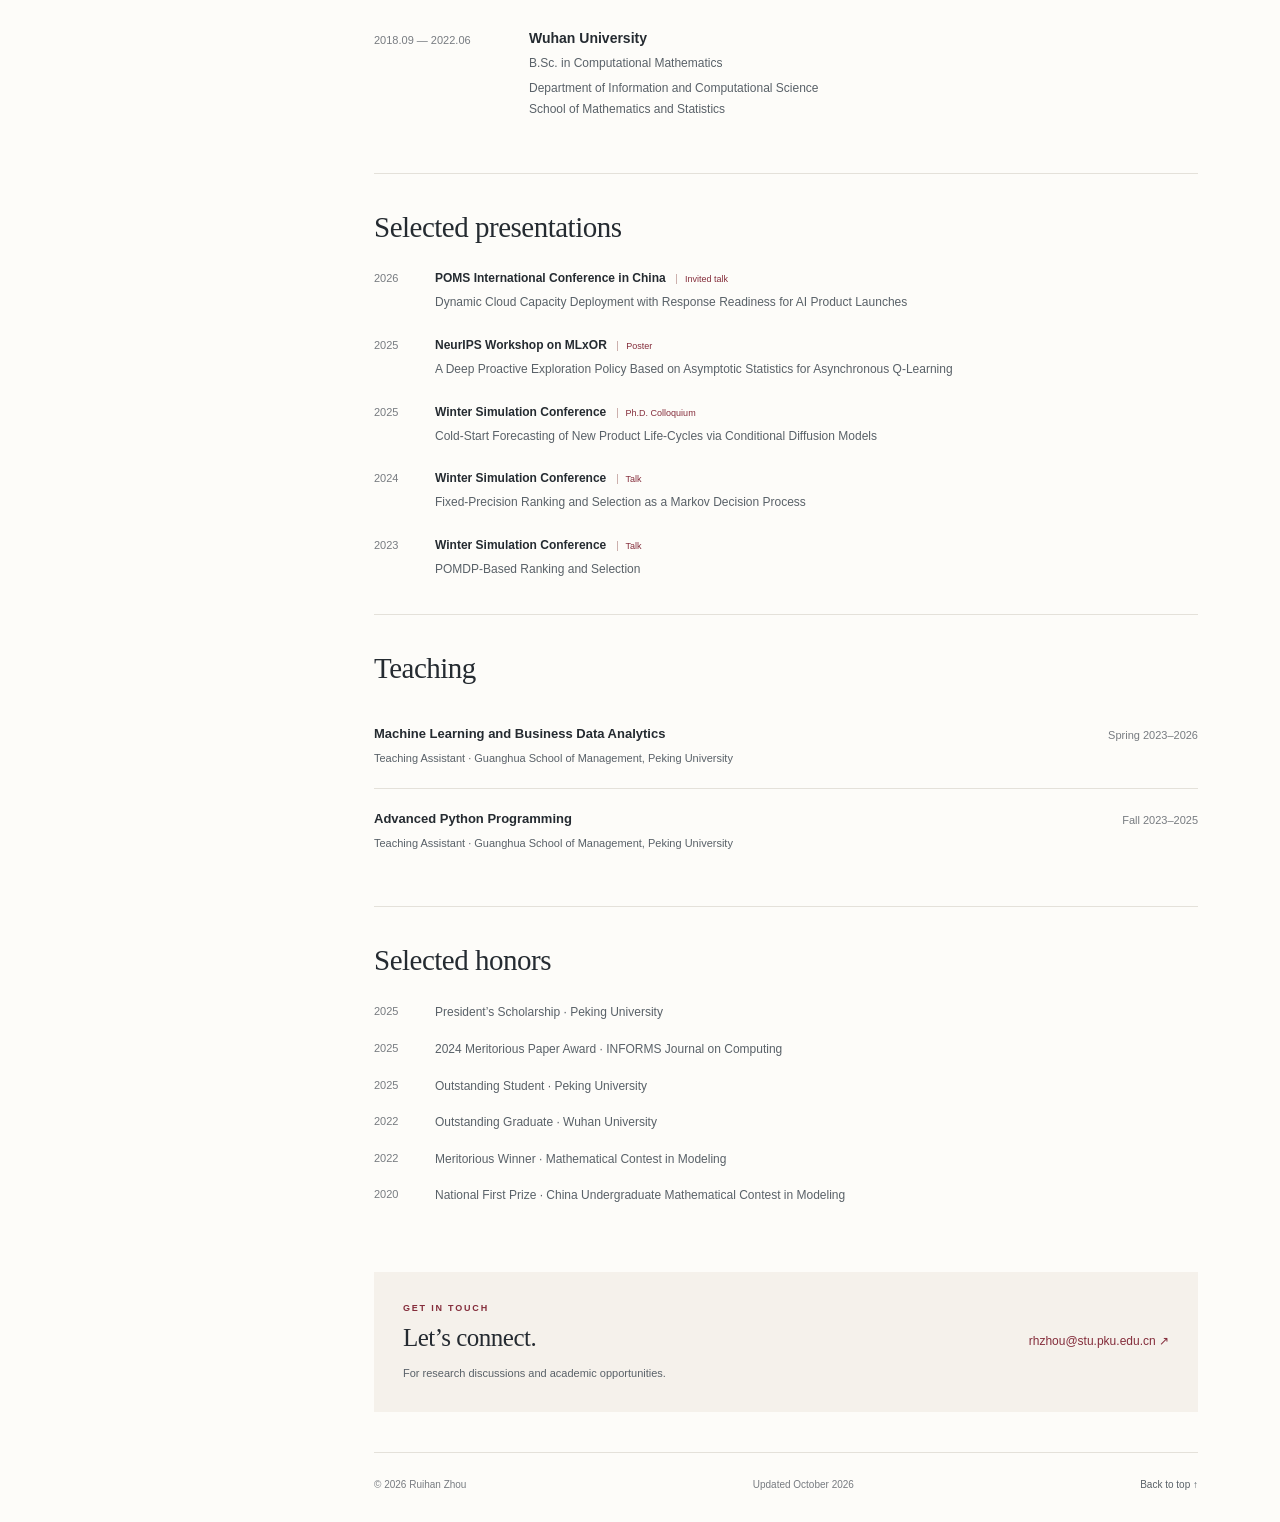
==== commit 574d7696: "Add files via upload" ====
--- a/index.html
+++ b/index.html
@@ -2,7 +2,7 @@
 <meta name="theme-color" content="#842d3b"><link rel="icon" href="assets/favicon.svg" type="image/svg+xml">
 <link rel="stylesheet" href="styles.css"><script src="script.js" defer></script>
 <title>Ruihan Zhou | Peking University</title>
-<meta name="description" content="Ruihan Zhou (周睿涵), Ph.D. student at Peking University. Research in simulation optimization, sequential decision-making, and AI-enabled operations.">
+<meta name="description" content="Ruihan Zhou (周睿涵), Ph.D. student in the Department of Management Science and Information Systems, Guanghua School of Management, Peking University. Research in AI and operations management, stochastic optimization, and sequential decision-making.">
 <meta property="og:title" content="Ruihan Zhou · Academic Homepage"><meta property="og:description" content="Simulation optimization, sequential decision-making, and AI-enabled operations."><meta property="og:type" content="website">
 </head><body>
 <a class="skip-link" href="#main"><span class="" data-en>Skip to content</span><span class="" data-zh lang="zh-CN">跳转至正文</span></a>
@@ -10,21 +10,20 @@
 <nav class="desktop-nav" aria-label="Main navigation"><a href="#about"><span class="" data-en>About</span><span class="" data-zh lang="zh-CN">关于我</span></a><a href="#research"><span class="" data-en>Research</span><span class="" data-zh lang="zh-CN">研究</span></a><a href="#publications"><span class="" data-en>Publications</span><span class="" data-zh lang="zh-CN">论文</span></a><a href="#experience"><span class="" data-en>Experience</span><span class="" data-zh lang="zh-CN">经历</span></a><a href="#teaching"><span class="" data-en>Teaching</span><span class="" data-zh lang="zh-CN">教学</span></a></nav><div class="header-controls"><button type="button" class="language-button" aria-label="Switch language / 切换语言">中文</button><button class="menu-button" aria-expanded="false" aria-controls="mobile-nav" type="button"><span class="" data-en>Menu</span><span class="" data-zh lang="zh-CN">菜单</span> <span aria-hidden="true">☰</span></button></div></div>
 <nav id="mobile-nav" class="mobile-nav" aria-label="Mobile navigation" hidden><a href="#about"><span class="" data-en>About</span><span class="" data-zh lang="zh-CN">关于我</span></a><a href="#research"><span class="" data-en>Research</span><span class="" data-zh lang="zh-CN">研究</span></a><a href="#publications"><span class="" data-en>Publications</span><span class="" data-zh lang="zh-CN">论文</span></a><a href="#experience"><span class="" data-en>Experience</span><span class="" data-zh lang="zh-CN">经历</span></a><a href="#teaching"><span class="" data-en>Teaching</span><span class="" data-zh lang="zh-CN">教学</span></a><a href="cv.html">CV ↗</a></nav></header>
 <div class="page-grid"><aside class="profile-sidebar"><div class="monogram" aria-hidden="true"><span>R<span class="mono-z">Z</span></span><small>周睿涵</small></div>
-<p class="sidebar-name">Ruihan Zhou</p><p class="sidebar-role"><span class="" data-en>Ph.D. Student</span><span class="" data-zh lang="zh-CN">博士研究生</span></p><p class="sidebar-school"><span class="" data-en>Guanghua School of Management<br>Peking University</span><span class="" data-zh lang="zh-CN">北京大学<br>光华管理学院</span></p>
+<p class="sidebar-name">Ruihan Zhou</p><p class="sidebar-role"><span class="" data-en>Ph.D. Student</span><span class="" data-zh lang="zh-CN">博士研究生</span></p><p class="sidebar-school"><span class="" data-en>Department of Management Science<br>and Information Systems<br>Guanghua School of Management<br>Peking University</span><span class="" data-zh lang="zh-CN">北京大学<br>光华管理学院<br>管理科学与信息系统系</span></p>
 <div class="sidebar-links"><a href="mailto:rhzhou@stu.pku.edu.cn"><span class="" data-en>Email</span><span class="" data-zh lang="zh-CN">电子邮箱</span> <span aria-hidden="true">↗</span></a><a href="cv.html"><span class="" data-en>Curriculum vitae</span><span class="" data-zh lang="zh-CN">学术简历</span> <span aria-hidden="true">↗</span></a><a class="" href="https://orcid.org/0009-0001-1498-7702" target="_blank" rel="noopener noreferrer">ORCID<span aria-hidden="true"> ↗</span></a></div>
 <div class="sidebar-topics"><p class="eyebrow"><span class="" data-en>RESEARCH INTERESTS</span><span class="" data-zh lang="zh-CN">研究方向</span></p><ul><li><span class="" data-en>Simulation optimization</span><span class="" data-zh lang="zh-CN">仿真优化</span></li><li><span class="" data-en>Sequential decision-making</span><span class="" data-zh lang="zh-CN">序贯决策</span></li><li><span class="" data-en>AI & operations management</span><span class="" data-zh lang="zh-CN">人工智能与运营管理</span></li></ul></div><p class="sidebar-location"><span class="" data-en>Beijing, China</span><span class="" data-zh lang="zh-CN">中国 · 北京</span></p></aside>
 <main id="main">
 <section id="about" class="about-section"><p class="eyebrow page-kicker"><span class="" data-en>OPERATIONS RESEARCH · ARTIFICIAL INTELLIGENCE</span><span class="" data-zh lang="zh-CN">运筹学 · 人工智能</span></p><h1>Ruihan Zhou <span lang="zh-CN">周睿涵</span></h1><p class="intro-line"><span class="" data-en>Learning to make better decisions under uncertainty.</span><span class="" data-zh lang="zh-CN">研究不确定性下的学习与决策。</span></p>
-<div class="bio"><p><span class="" data-en>I am a Ph.D. student in Management Science at the <strong>Guanghua School of Management, Peking University</strong>, advised by Prof. <strong>Yijie Peng</strong>. I am also a visiting scholar in the Department of Industrial Engineering and Decision Analytics at the <strong>Hong Kong University of Science and Technology</strong> (April–October 2026), working with Prof. <strong>Xiaowei Zhang</strong>.</span><span class="" data-zh lang="zh-CN">我现为<strong>北京大学光华管理学院</strong>管理科学博士研究生，导师为<strong>彭一杰教授</strong>。2026 年 4 月至 10 月，我在<strong>香港科技大学工业工程与决策分析系</strong>访学，合作导师为<strong>张晓炜教授</strong>。</span></p>
-<p><span class="" data-en>My research connects <strong>simulation optimization, machine learning, and operations management</strong>. I develop methods for sequential decisions under uncertainty, with applications to AI workflow systems, new-product forecasting, and cloud capacity deployment. I received my B.Sc. in Computational Mathematics from Wuhan University in 2022.</span><span class="" data-zh lang="zh-CN">我的研究连接<strong>仿真优化、机器学习与运营管理</strong>，围绕不确定性下的序贯决策展开，应用包括 AI 工作流、新产品预测与云容量部署。2022 年，我获得武汉大学计算数学学士学位。</span></p></div>
+<div class="bio"><p><span data-en>I am a Ph.D. student in the <strong>Department of Management Science and Information Systems, Guanghua School of Management, Peking University</strong>, advised by Prof. <strong>Yijie Peng</strong>.</span><span data-zh lang="zh-CN">我是<strong>北京大学光华管理学院管理科学与信息系统系</strong>的博士研究生，导师为<strong>彭一杰教授</strong>。</span></p><p><span data-en>My research lies at the intersection of <strong>operations management, stochastic optimization, and artificial intelligence</strong>. I study how organizations can use AI to improve decisions and coordinate people, information, and resources under uncertainty. My current work focuses on human–AI workflows and expert capacity, as well as probabilistic forecasting and dynamic resource allocation for new products and AI services. This work builds on my research in simulation optimization, ranking and selection, and sequential decision-making.</span><span data-zh lang="zh-CN">我的研究结合<strong>运营管理、随机优化与人工智能</strong>，关注组织如何利用人工智能改善决策，并在不确定性下协调人员、信息与资源。目前，我重点研究人机协同工作流与专家资源配置，以及面向新产品和 AI 服务的概率预测与动态资源配置。此前在仿真优化、排序与选择及序贯决策方面的工作，为这些研究提供了方法基础。</span></p><p><span data-en>From April to October 2026, I am a visiting scholar in the Department of Industrial Engineering and Decision Analytics at the <strong>Hong Kong University of Science and Technology</strong>, working with Prof. <strong>Xiaowei Zhang</strong>. I completed my undergraduate studies in the <strong>Department of Information and Computational Science, School of Mathematics and Statistics, Wuhan University</strong> in 2022.</span><span data-zh lang="zh-CN">2026 年 4 月至 10 月，我在<strong>香港科技大学工业工程与决策分析系</strong>访学，合作导师为<strong>张晓炜教授</strong>。2022 年，我本科毕业于<strong>武汉大学数学与统计学院信息与计算科学系</strong>。</span></p></div>
 <div class="intro-actions"><a class="primary-link" href="#research"><span class="" data-en>Explore my research</span><span class="" data-zh lang="zh-CN">了解我的研究</span> <span aria-hidden="true">↓</span></a><a href="cv.html"><span class="" data-en>View CV</span><span class="" data-zh lang="zh-CN">查看学术简历</span> <span aria-hidden="true">↗</span></a></div>
-<div class="recognition"><span class="recognition-mark" aria-hidden="true">✧</span><div><span class="eyebrow"><span class="" data-en>RESEARCH RECOGNITION</span><span class="" data-zh lang="zh-CN">研究荣誉</span></span><p><span class="" data-en>INFORMS Journal on Computing <strong>Meritorious Paper Award</strong>, 2025</span><span class="" data-zh lang="zh-CN">2025 年 INFORMS Journal on Computing <strong>优秀论文奖</strong></span></p></div></div></section>
+<div class="recognition"><span class="recognition-mark" aria-hidden="true">✧</span><div><span class="eyebrow"><span class="" data-en>RESEARCH RECOGNITION</span><span class="" data-zh lang="zh-CN">研究荣誉</span></span><p><span class="" data-en>INFORMS Journal on Computing <strong>2024 Meritorious Paper Award</strong> (awarded in 2025)</span><span class="" data-zh lang="zh-CN">INFORMS Journal on Computing <strong>2024 年度优秀论文奖</strong>（2025 年颁发）</span></p></div></div></section>
 <section id="research"><div class="section-heading"><h2><span class="" data-en>Research</span><span class="" data-zh lang="zh-CN">研究</span></h2><span class="section-meta"><span class="" data-en>Working papers</span><span class="" data-zh lang="zh-CN">工作论文</span></span></div><p class="section-intro"><span class="" data-en>From learning about uncertainty to deciding how to act.</span><span class="" data-zh lang="zh-CN">从认识不确定性，到作出行动决策。</span></p><div class="working-list"><article class="work-item featured">
       <div class="work-number" aria-hidden="true">01</div><div class="work-body">
-      <div class="eyebrow"><span class="" data-en>AI WORKFLOWS</span><span class="" data-zh lang="zh-CN">AI 工作流</span></div><h3>Learning-Augmented Dynamic Review and Recovery in AI Workflow Systems</h3>
-      <p class="authors"><strong>Ruihan Zhou</strong> and Yijie Peng</p><p class="research-description"><span class="" data-en>How should scarce expert attention be allocated in multistage AI work? I study the joint design of diagnostic requests, expert dispatch, and recovery decisions.</span><span class="" data-zh lang="zh-CN">当多阶段 AI 工作流中的专家资源有限时，如何协调诊断请求、专家调度与诊断后的恢复决策？</span></p></div></article><article class="work-item ">
+      <div class="eyebrow"><span data-en>AI WORKFLOWS · JOB MARKET PAPER</span><span data-zh lang="zh-CN">AI 工作流 · 求职代表作</span></div><h3>Diagnosis and Recovery in AI Workflows with Scarce Expert Capacity</h3>
+      <p class="authors"><strong>Ruihan Zhou</strong>, Jiheng Zhang, and Yijie Peng</p><p class="research-description"><span class="" data-en>How should scarce expert attention be allocated in multistage AI work? I study the joint design of diagnostic requests, expert dispatch, and recovery decisions.</span><span class="" data-zh lang="zh-CN">当多阶段 AI 工作流中的专家资源有限时，如何协调诊断请求、专家调度与诊断后的恢复决策？</span></p></div></article><article class="work-item ">
       <div class="work-number" aria-hidden="true">02</div><div class="work-body">
-      <div class="eyebrow"><span class="" data-en>COLD-START FORECASTING</span><span class="" data-zh lang="zh-CN">冷启动预测</span></div><h3>Cold-Start Forecasting of New Product Life-Cycles via Conditional Diffusion Models</h3>
+      <div class="eyebrow"><span class="" data-en>COLD-START FORECASTING</span><span class="" data-zh lang="zh-CN">冷启动预测</span></div><h3>Cold-Start Probabilistic Forecasting of New-Product Trajectories</h3>
       <p class="authors"><strong>Ruihan Zhou</strong>, Zishi Zhang, Jinhui Han, Yijie Peng, and Xiaowei Zhang</p><p class="research-description"><span class="" data-en>Probabilistic life-cycle forecasting for new products with little or no sales history, using product features, reference products, and conditional diffusion models.</span><span class="" data-zh lang="zh-CN">结合产品特征、参考产品与条件扩散模型，研究在缺少或没有销售历史时，如何预测新品生命周期及其不确定性。</span></p><a class="text-link" href="https://github.com/hannahrz/CDLF-code" target="_blank" rel="noopener noreferrer"><span class="" data-en>Code & data</span><span class="" data-zh lang="zh-CN">代码与数据</span><span aria-hidden="true"> ↗</span></a></div></article><article class="work-item ">
       <div class="work-number" aria-hidden="true">03</div><div class="work-body">
       <div class="eyebrow"><span class="" data-en>CAPACITY & OPERATIONS</span><span class="" data-zh lang="zh-CN">容量与运营决策</span></div><h3>Dynamic Cloud Capacity Deployment with Response Readiness for AI Product Launches</h3>
@@ -38,19 +37,19 @@
 <section id="publications"><div class="section-heading"><h2><span class="" data-en>Publications</span><span class="" data-zh lang="zh-CN">发表论文</span></h2><span class="section-meta">2023–2025</span></div>
 <div class="publication-filters" role="group" aria-label="Filter publications"><button data-filter="all" aria-pressed="true"><span class="" data-en>All</span><span class="" data-zh lang="zh-CN">全部</span> <small>4</small></button><button data-filter="journal" aria-pressed="false"><span class="" data-en>Journal</span><span class="" data-zh lang="zh-CN">期刊</span> <small>1</small></button><button data-filter="conference" aria-pressed="false"><span class="" data-en>Conference</span><span class="" data-zh lang="zh-CN">会议</span> <small>3</small></button></div>
 <p class="sr-only" id="filter-status" aria-live="polite"></p><div class="publication-list"><article class="publication" data-category="journal"><div class="pub-year">2025</div><div>
-      <h3>An Efficient Node Selection Policy for Monte Carlo Tree Search with Neural Networks</h3><p class="authors">Xiaotian Liu<sup>*</sup>, Yijie Peng<sup>*</sup>, Gongbo Zhang<sup>*</sup>, and <strong>Ruihan Zhou</strong><sup>*</sup></p><p class="venue"><em>INFORMS Journal on Computing</em>, 37(4), 785–807.</p><p class="award-line"><span aria-hidden="true">✧</span> <span class="" data-en>2025 Meritorious Paper Award · INFORMS Journal on Computing</span><span class="" data-zh lang="zh-CN">2025 年 INFORMS Journal on Computing 优秀论文奖</span></p><p class="paper-note" data-en>All four authors contributed equally and are listed in alphabetical order by surname. Published online in 2024; issue published in 2025.</p><p class="paper-note" data-zh lang="zh-CN">四位作者贡献相同，按姓氏字母顺序排列，均为共同第一作者。2024 年在线发表，2025 年正式刊载。</p>
+      <h3>An Efficient Node Selection Policy for Monte Carlo Tree Search with Neural Networks</h3><p class="authors">Xiaotian Liu<sup>*</sup>, Yijie Peng<sup>*</sup>, Gongbo Zhang<sup>*</sup>, and <strong>Ruihan Zhou</strong><sup>*</sup></p><p class="venue"><em>INFORMS Journal on Computing</em>, 37(4), 785–807.</p><p class="award-line"><span aria-hidden="true">✧</span> <span class="" data-en>2024 Meritorious Paper Award · INFORMS Journal on Computing (awarded in 2025)</span><span class="" data-zh lang="zh-CN">INFORMS Journal on Computing 2024 年度优秀论文奖（2025 年颁发）</span></p><p class="paper-note" data-en>All four authors share equal first authorship and are listed alphabetically by surname. Published online in 2024; issue published in 2025.</p><p class="paper-note" data-zh lang="zh-CN">四位作者贡献相同，按姓氏字母顺序排列，均为共同第一作者。2024 年在线发表，2025 年正式刊载。</p>
       <div class="paper-actions"><a class="text-link" href="https://doi.org/10.1287/ijoc.2023.0307" target="_blank" rel="noopener noreferrer"><span class="" data-en>Paper</span><span class="" data-zh lang="zh-CN">论文</span><span aria-hidden="true"> ↗</span></a><a class="text-link" href="https://github.com/INFORMSJoC/2023.0307" target="_blank" rel="noopener noreferrer"><span class="" data-en>Code</span><span class="" data-zh lang="zh-CN">代码</span><span aria-hidden="true"> ↗</span></a><details><summary><span class="" data-en>Overview</span><span class="" data-zh lang="zh-CN">研究概述</span><span aria-hidden="true"> +</span></summary><p><span class="" data-en>We formulate node selection in neural-network-guided Monte Carlo tree search as a multistage ranking-and-selection problem and allocate search effort to improve the choice at the root.</span><span class="" data-zh lang="zh-CN">将神经网络引导的蒙特卡洛树搜索中的节点选择表述为多阶段排序选择问题，通过分配搜索预算改善根节点的决策。</span></p></details></div></div></article><article class="publication" data-category="conference"><div class="pub-year">2024</div><div>
-      <h3>Fixed-Precision Ranking and Selection as Markov Decision Process</h3><p class="authors"><strong>Ruihan Zhou</strong> and Yijie Peng</p><p class="venue"><em>Winter Simulation Conference</em>, 2715–2726.</p>
+      <h3>Fixed-Precision Ranking and Selection as a Markov Decision Process</h3><p class="authors"><strong>Ruihan Zhou</strong> and Yijie Peng</p><p class="venue"><em>Winter Simulation Conference</em>, 2715–2726.</p>
       <div class="paper-actions"><a class="text-link" href="https://informs-sim.org/wsc24papers/con148.pdf" target="_blank" rel="noopener noreferrer"><span class="" data-en>Paper</span><span class="" data-zh lang="zh-CN">论文</span><span aria-hidden="true"> ↗</span></a><details><summary><span class="" data-en>Overview</span><span class="" data-zh lang="zh-CN">研究概述</span><span aria-hidden="true"> +</span></summary><p><span class="" data-en>A stochastic control formulation of fixed-precision ranking and selection, with learning-based sequential allocation.</span><span class="" data-zh lang="zh-CN">将固定精度排序选择建模为随机控制问题，研究基于学习的序贯分配。</span></p></details></div></div></article><article class="publication" data-category="conference"><div class="pub-year">2024</div><div>
       <h3>RiskMiner: Discovering Formulaic Alphas via Risk-Seeking Monte Carlo Tree Search</h3><p class="authors">Tao Ren, <strong>Ruihan Zhou</strong>, Jinyang Jiang, Jiafeng Liang, Qinghao Wang, and Yijie Peng</p><p class="venue"><em>5th ACM International Conference on AI in Finance</em>, 752–760.</p>
       <div class="paper-actions"><details><summary><span class="" data-en>Overview</span><span class="" data-zh lang="zh-CN">研究概述</span><span aria-hidden="true"> +</span></summary><p><span class="" data-en>Formulaic alpha discovery through risk-seeking Monte Carlo tree search.</span><span class="" data-zh lang="zh-CN">利用风险偏好型蒙特卡洛树搜索发现公式化 Alpha 因子。</span></p></details></div></div></article><article class="publication" data-category="conference"><div class="pub-year">2023</div><div>
       <h3>POMDP-Based Ranking and Selection</h3><p class="authors"><strong>Ruihan Zhou</strong> and Yijie Peng</p><p class="venue"><em>Winter Simulation Conference</em>, 3388–3399.</p>
       <div class="paper-actions"><a class="text-link" href="https://www.informs-sim.org/wsc23papers/285.pdf" target="_blank" rel="noopener noreferrer"><span class="" data-en>Paper</span><span class="" data-zh lang="zh-CN">论文</span><span aria-hidden="true"> ↗</span></a><details><summary><span class="" data-en>Overview</span><span class="" data-zh lang="zh-CN">研究概述</span><span aria-hidden="true"> +</span></summary><p><span class="" data-en>Ranking and selection viewed through a partially observable Markov decision process.</span><span class="" data-zh lang="zh-CN">从部分可观测马尔可夫决策过程的视角研究排序选择问题。</span></p></details></div></div></article></div></section>
-<section id="experience"><div class="section-heading"><h2><span class="" data-en>Education & experience</span><span class="" data-zh lang="zh-CN">教育与研究经历</span></h2></div><div class="timeline"><div class="timeline-row"><div class="date">2022 — <span class="" data-en>Present</span><span class="" data-zh lang="zh-CN">至今</span></div><div><h3><span class="" data-en>Peking University</span><span class="" data-zh lang="zh-CN">北京大学</span></h3><p><span class="" data-en>Ph.D. student in Management Science</span><span class="" data-zh lang="zh-CN">管理科学博士研究生</span></p><p class="muted" data-en>Advisor: Prof. Yijie Peng</p><p class="muted" data-zh lang="zh-CN">导师：彭一杰教授</p></div></div><div class="timeline-row"><div class="date">2026.04 — 2026.10</div><div><h3><span class="" data-en>Hong Kong University of Science and Technology</span><span class="" data-zh lang="zh-CN">香港科技大学</span></h3><p><span class="" data-en>Visiting Scholar · Industrial Engineering and Decision Analytics</span><span class="" data-zh lang="zh-CN">访问学者 · 工业工程与决策分析系</span></p><p class="muted" data-en>Host: Prof. Xiaowei Zhang</p><p class="muted" data-zh lang="zh-CN">合作导师：张晓炜教授</p></div></div><div class="timeline-row"><div class="date">2018 — 2022</div><div><h3><span class="" data-en>Wuhan University</span><span class="" data-zh lang="zh-CN">武汉大学</span></h3><p><span class="" data-en>B.Sc. in Computational Mathematics</span><span class="" data-zh lang="zh-CN">计算数学学士</span></p></div></div></div></section>
-<section id="talks"><div class="section-heading"><h2><span class="" data-en>Selected presentations</span><span class="" data-zh lang="zh-CN">部分学术报告</span></h2></div><ul class="talk-list"><li><span class="date">2026</span><div><h3><span class="" data-en>POMS International Conference in China</span><span class="" data-zh lang="zh-CN">POMS 中国国际会议</span> <span class="talk-type"><span class="" data-en>Invited talk</span><span class="" data-zh lang="zh-CN">特邀报告</span></span></h3><p>Dynamic Cloud Capacity Deployment with Response Readiness for AI Product Launches</p></div></li><li><span class="date">2025</span><div><h3><span class="" data-en>NeurIPS Workshop on MLxOR</span><span class="" data-zh lang="zh-CN">NeurIPS MLxOR 研讨会</span> <span class="talk-type"><span class="" data-en>Poster</span><span class="" data-zh lang="zh-CN">海报</span></span></h3><p>A Deep Proactive Exploration Policy Based on Asymptotic Statistics for Asynchronous Q-Learning</p></div></li><li><span class="date">2025</span><div><h3><span class="" data-en>Winter Simulation Conference</span><span class="" data-zh lang="zh-CN">冬季仿真会议</span> <span class="talk-type"><span class="" data-en>Ph.D. Colloquium</span><span class="" data-zh lang="zh-CN">博士生论坛</span></span></h3><p>Cold-Start Forecasting of New Product Life-Cycles via Conditional Diffusion Models</p></div></li><li><span class="date">2024</span><div><h3><span class="" data-en>Winter Simulation Conference</span><span class="" data-zh lang="zh-CN">冬季仿真会议</span> <span class="talk-type"><span class="" data-en>Talk</span><span class="" data-zh lang="zh-CN">报告</span></span></h3><p>Fixed-Precision Ranking and Selection as Markov Decision Process</p></div></li><li><span class="date">2023</span><div><h3><span class="" data-en>Winter Simulation Conference</span><span class="" data-zh lang="zh-CN">冬季仿真会议</span> <span class="talk-type"><span class="" data-en>Talk</span><span class="" data-zh lang="zh-CN">报告</span></span></h3><p>POMDP-Based Ranking and Selection</p></div></li></ul></section>
+<section id="experience"><div class="section-heading"><h2><span class="" data-en>Education & experience</span><span class="" data-zh lang="zh-CN">教育与研究经历</span></h2></div><div class="timeline"><div class="timeline-row"><div class="date">2022.09 — <span data-en>Present</span><span data-zh lang="zh-CN">至今</span></div><div><h3><span data-en>Peking University</span><span data-zh lang="zh-CN">北京大学</span></h3><p><span data-en>Ph.D. student in Management</span><span data-zh lang="zh-CN">管理学博士研究生</span></p><p><span data-en>Department of Management Science and Information Systems<br>Guanghua School of Management</span><span data-zh lang="zh-CN">光华管理学院 · 管理科学与信息系统系</span></p><p class="muted"><span data-en>Advisor: Prof. Yijie Peng</span><span data-zh lang="zh-CN">导师：彭一杰教授</span></p></div></div><div class="timeline-row"><div class="date">2026.04 — 2026.10</div><div><h3><span data-en>Hong Kong University of Science and Technology</span><span data-zh lang="zh-CN">香港科技大学</span></h3><p><span data-en>Visiting Scholar · School of Engineering</span><span data-zh lang="zh-CN">访问学者 · 工学院</span></p><p><span data-en>Department of Industrial Engineering and Decision Analytics</span><span data-zh lang="zh-CN">工业工程与决策分析系</span></p><p class="muted"><span data-en>Host advisor: Prof. Xiaowei Zhang</span><span data-zh lang="zh-CN">合作导师：张晓炜教授</span></p></div></div><div class="timeline-row"><div class="date">2018.09 — 2022.06</div><div><h3><span data-en>Wuhan University</span><span data-zh lang="zh-CN">武汉大学</span></h3><p><span data-en>B.Sc. in Computational Mathematics</span><span data-zh lang="zh-CN">理学学士（计算数学）</span></p><p><span data-en>Department of Information and Computational Science<br>School of Mathematics and Statistics</span><span data-zh lang="zh-CN">数学与统计学院 · 信息与计算科学系</span></p></div></div></div></section>
+<section id="talks"><div class="section-heading"><h2><span class="" data-en>Selected presentations</span><span class="" data-zh lang="zh-CN">部分学术报告</span></h2></div><ul class="talk-list"><li><span class="date">2026</span><div><h3><span class="" data-en>POMS International Conference in China</span><span class="" data-zh lang="zh-CN">POMS 中国国际会议</span> <span class="talk-type"><span class="" data-en>Invited talk</span><span class="" data-zh lang="zh-CN">特邀报告</span></span></h3><p>Dynamic Cloud Capacity Deployment with Response Readiness for AI Product Launches</p></div></li><li><span class="date">2025</span><div><h3><span class="" data-en>NeurIPS Workshop on MLxOR</span><span class="" data-zh lang="zh-CN">NeurIPS MLxOR 研讨会</span> <span class="talk-type"><span class="" data-en>Poster</span><span class="" data-zh lang="zh-CN">海报</span></span></h3><p>A Deep Proactive Exploration Policy Based on Asymptotic Statistics for Asynchronous Q-Learning</p></div></li><li><span class="date">2025</span><div><h3><span class="" data-en>Winter Simulation Conference</span><span class="" data-zh lang="zh-CN">冬季仿真会议</span> <span class="talk-type"><span class="" data-en>Ph.D. Colloquium</span><span class="" data-zh lang="zh-CN">博士生论坛</span></span></h3><p>Cold-Start Forecasting of New Product Life-Cycles via Conditional Diffusion Models</p></div></li><li><span class="date">2024</span><div><h3><span class="" data-en>Winter Simulation Conference</span><span class="" data-zh lang="zh-CN">冬季仿真会议</span> <span class="talk-type"><span class="" data-en>Talk</span><span class="" data-zh lang="zh-CN">报告</span></span></h3><p>Fixed-Precision Ranking and Selection as a Markov Decision Process</p></div></li><li><span class="date">2023</span><div><h3><span class="" data-en>Winter Simulation Conference</span><span class="" data-zh lang="zh-CN">冬季仿真会议</span> <span class="talk-type"><span class="" data-en>Talk</span><span class="" data-zh lang="zh-CN">报告</span></span></h3><p>POMDP-Based Ranking and Selection</p></div></li></ul></section>
 <section id="teaching"><div class="section-heading"><h2><span class="" data-en>Teaching</span><span class="" data-zh lang="zh-CN">教学经历</span></h2></div><div class="teaching-list"><div class="teaching-row"><div><h3><span class="" data-en>Machine Learning and Business Data Analytics</span><span class="" data-zh lang="zh-CN">机器学习与商业数据分析</span></h3><p><span class="" data-en>Teaching Assistant · Guanghua School of Management, Peking University</span><span class="" data-zh lang="zh-CN">课程助教 · 北京大学光华管理学院</span></p></div><div class="date"><span class="" data-en>Spring 2023–2026</span><span class="" data-zh lang="zh-CN">2023–2026 年春季</span></div></div>
 <div class="teaching-row"><div><h3><span class="" data-en>Advanced Python Programming</span><span class="" data-zh lang="zh-CN">高级 Python 程序设计</span></h3><p><span class="" data-en>Teaching Assistant · Guanghua School of Management, Peking University</span><span class="" data-zh lang="zh-CN">课程助教 · 北京大学光华管理学院</span></p></div><div class="date"><span class="" data-en>Fall 2023–2025</span><span class="" data-zh lang="zh-CN">2023–2025 年秋季</span></div></div></div></section>
-<section id="honors"><div class="section-heading"><h2><span class="" data-en>Selected honors</span><span class="" data-zh lang="zh-CN">部分奖励与荣誉</span></h2></div><ul class="honor-list"><li><span class="date">2025</span><span><span class="" data-en>President’s Scholarship · Peking University</span><span class="" data-zh lang="zh-CN">北京大学校长奖学金</span></span></li><li><span class="date">2025</span><span><span class="" data-en>Meritorious Paper Award · INFORMS Journal on Computing</span><span class="" data-zh lang="zh-CN">INFORMS Journal on Computing 优秀论文奖</span></span></li><li><span class="date">2025</span><span><span class="" data-en>Outstanding Student · Peking University</span><span class="" data-zh lang="zh-CN">北京大学三好学生</span></span></li><li><span class="date">2022</span><span><span class="" data-en>Outstanding Graduate · Wuhan University</span><span class="" data-zh lang="zh-CN">武汉大学优秀毕业生</span></span></li><li><span class="date">2022</span><span><span class="" data-en>Meritorious Winner · Mathematical Contest in Modeling</span><span class="" data-zh lang="zh-CN">美国大学生数学建模竞赛 M 奖</span></span></li><li><span class="date">2020</span><span><span class="" data-en>National First Prize · China Undergraduate Mathematical Contest in Modeling</span><span class="" data-zh lang="zh-CN">全国大学生数学建模竞赛国家一等奖</span></span></li></ul></section>
+<section id="honors"><div class="section-heading"><h2><span class="" data-en>Selected honors</span><span class="" data-zh lang="zh-CN">部分奖励与荣誉</span></h2></div><ul class="honor-list"><li><span class="date">2025</span><span><span class="" data-en>President’s Scholarship · Peking University</span><span class="" data-zh lang="zh-CN">北京大学校长奖学金</span></span></li><li><span class="date">2025</span><span><span class="" data-en>2024 Meritorious Paper Award · INFORMS Journal on Computing</span><span class="" data-zh lang="zh-CN">INFORMS Journal on Computing 2024 年度优秀论文奖</span></span></li><li><span class="date">2025</span><span><span class="" data-en>Outstanding Student · Peking University</span><span class="" data-zh lang="zh-CN">北京大学三好学生</span></span></li><li><span class="date">2022</span><span><span class="" data-en>Outstanding Graduate · Wuhan University</span><span class="" data-zh lang="zh-CN">武汉大学优秀毕业生</span></span></li><li><span class="date">2022</span><span><span class="" data-en>Meritorious Winner · Mathematical Contest in Modeling</span><span class="" data-zh lang="zh-CN">美国大学生数学建模竞赛 M 奖</span></span></li><li><span class="date">2020</span><span><span class="" data-en>National First Prize · China Undergraduate Mathematical Contest in Modeling</span><span class="" data-zh lang="zh-CN">全国大学生数学建模竞赛国家一等奖</span></span></li></ul></section>
 <section id="contact" class="contact-section"><div><p class="eyebrow"><span class="" data-en>GET IN TOUCH</span><span class="" data-zh lang="zh-CN">联系我</span></p><h2><span class="" data-en>Let’s connect.</span><span class="" data-zh lang="zh-CN">欢迎交流。</span></h2><p><span class="" data-en>For research discussions and academic opportunities.</span><span class="" data-zh lang="zh-CN">欢迎就研究合作与学术机会联系。</span></p></div><a href="mailto:rhzhou@stu.pku.edu.cn">rhzhou@stu.pku.edu.cn <span aria-hidden="true">↗</span></a></section>
 <footer><span>© 2026 Ruihan Zhou</span><span><span class="" data-en>Updated October 2026</span><span class="" data-zh lang="zh-CN">更新于 2026 年 10 月</span></span><a href="#about"><span class="" data-en>Back to top</span><span class="" data-zh lang="zh-CN">返回顶部</span> ↑</a></footer>
 </main></div></body></html>
